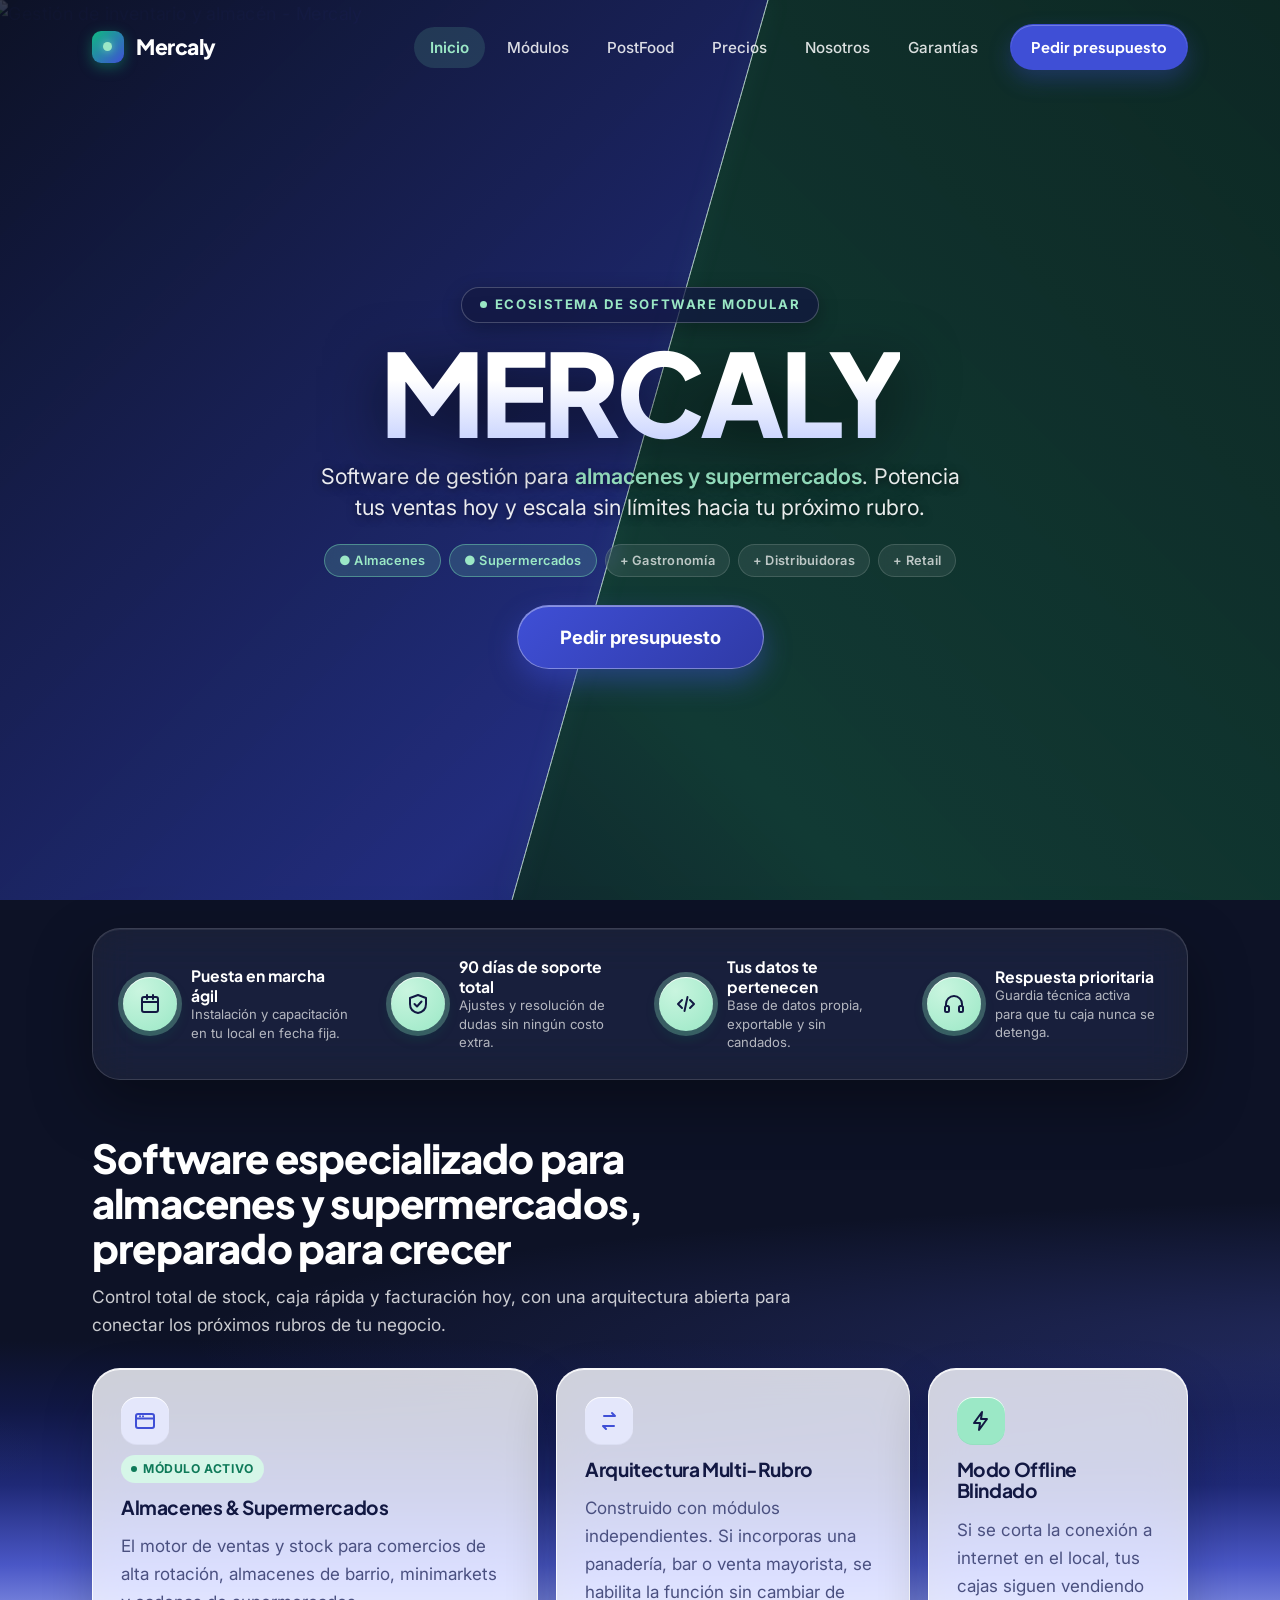
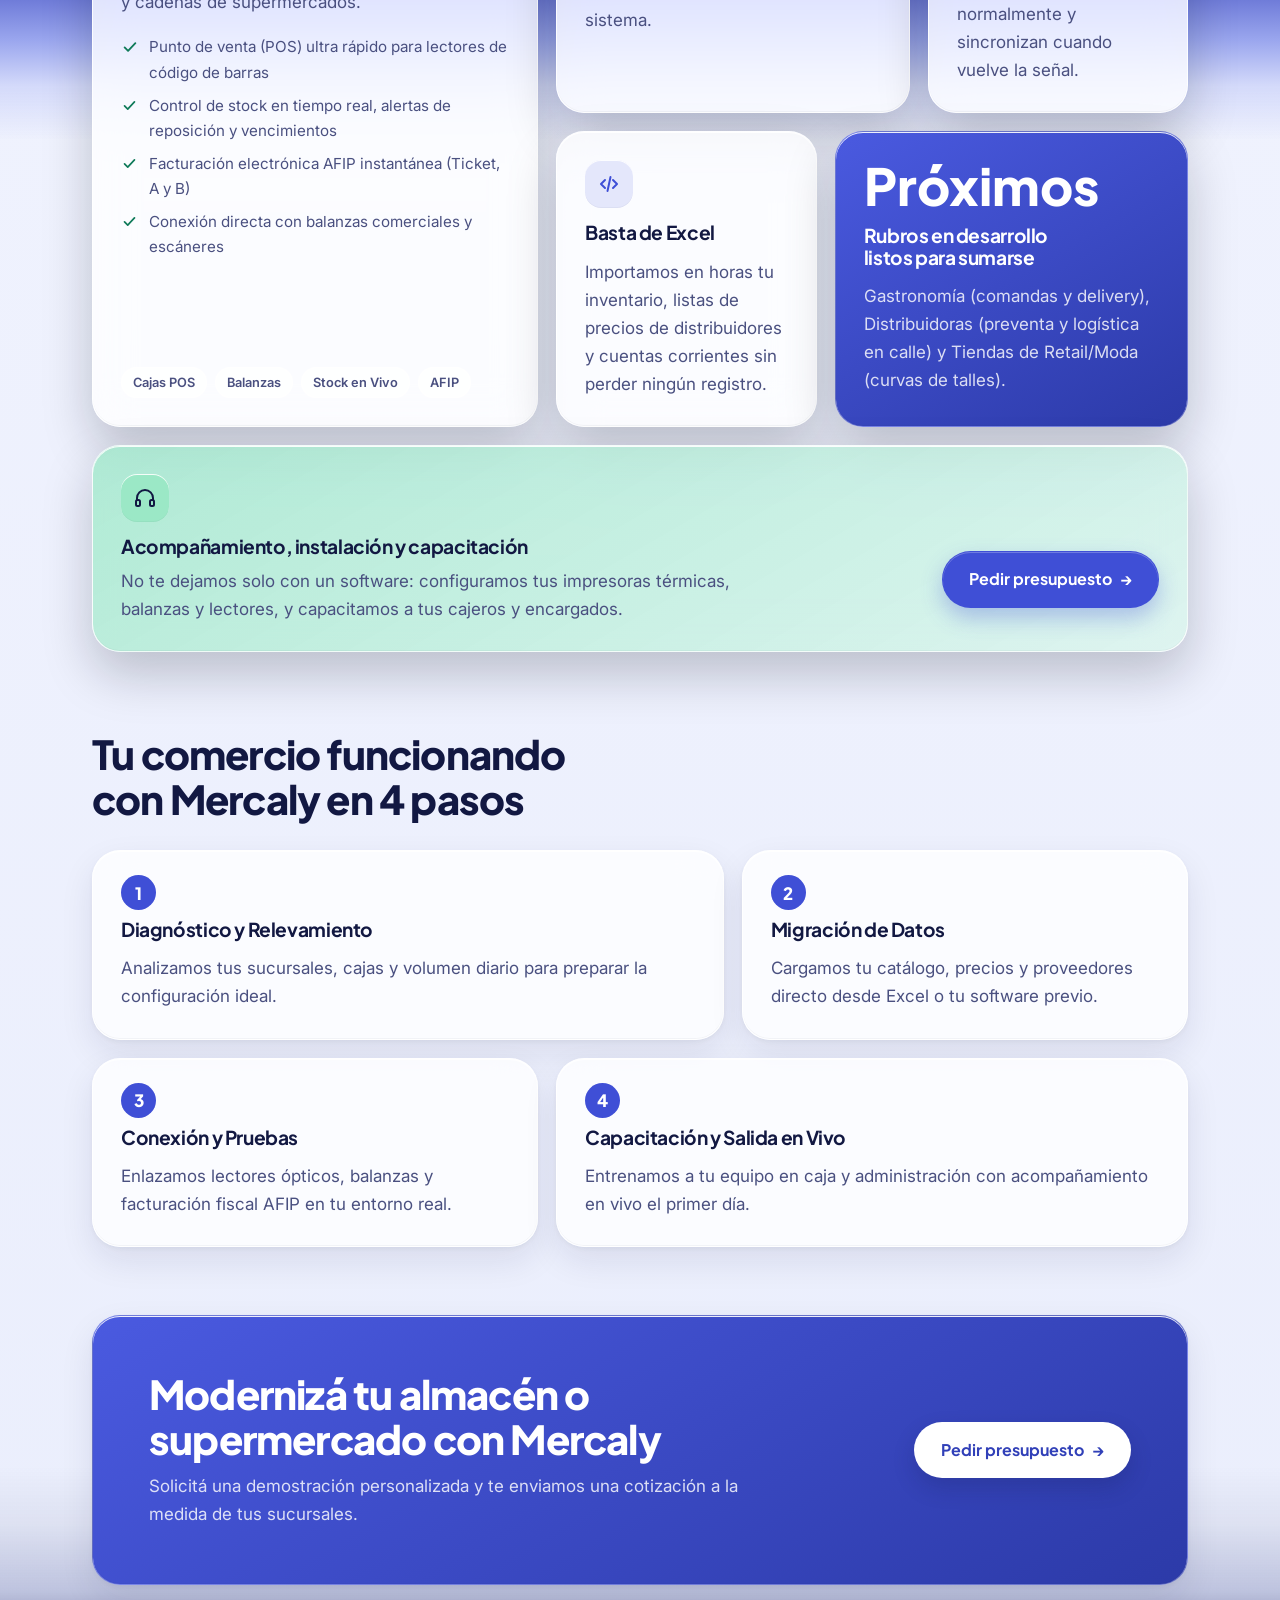
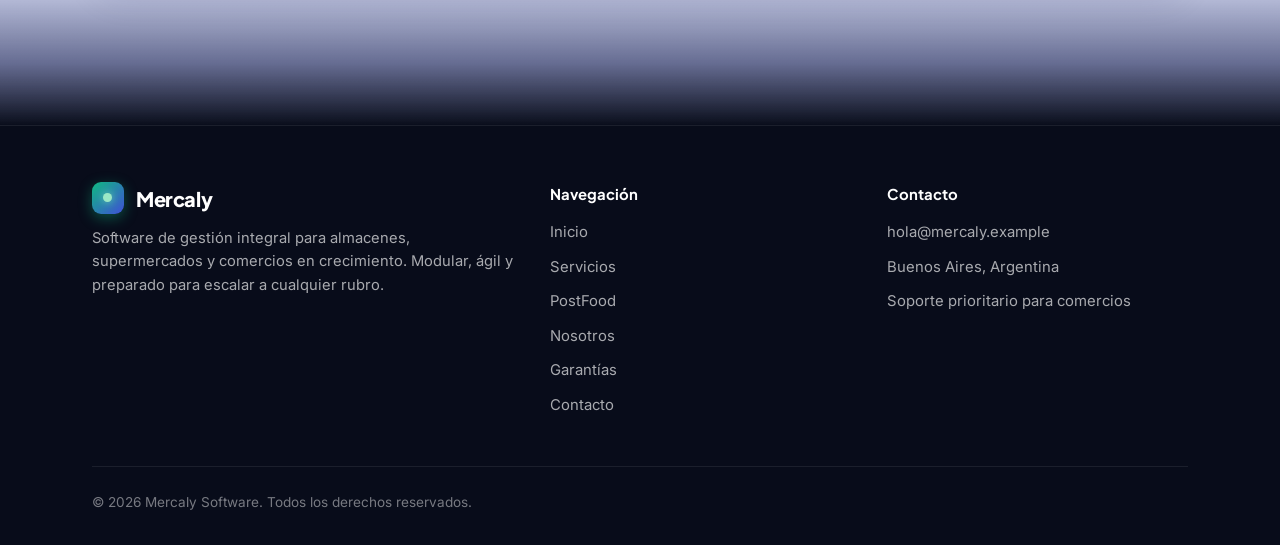
==== index.html @ 0e38d263 "Sitio web de Mercaly con la página de PostFood Co-Authored-By: Claude Opus 5.5 <noreply@anthropic.co" ====
<!doctype html>
<html lang="es-AR">
<head>
  <meta charset="utf-8">
  <meta name="viewport" content="width=device-width, initial-scale=1, viewport-fit=cover">

  <!-- SEO -->
  <title>Mercaly | Software de Gestión para Almacenes y Supermercados</title>
  <meta name="description" content="Mercaly: software de gestión integral para almacenes, supermercados y comercios. Control de stock en tiempo real, punto de venta ágil, facturación electrónica y preparado para múltiples rubros.">
  <meta name="robots" content="index, follow, max-image-preview:large, max-snippet:-1, max-video-preview:-1">
  <link rel="canonical" href="https://farosoftware.example/">
  <link rel="alternate" hreflang="es-AR" href="https://farosoftware.example/">
  <link rel="alternate" hreflang="x-default" href="https://farosoftware.example/">
  <meta name="theme-color" content="#090d1c">

  <!-- Icons -->
  <link rel="icon" href="favicon.svg" type="image/svg+xml">
  <link rel="apple-touch-icon" href="apple-touch-icon.png">

  <!-- Open Graph and Twitter -->
  <meta property="og:type" content="website">
  <meta property="og:site_name" content="Mercaly">
  <meta property="og:locale" content="es_AR">
  <meta property="og:title" content="Mercaly | Software de Gestión para Almacenes y Supermercados">
  <meta property="og:description" content="Mercaly: software de gestión integral para almacenes, supermercados y comercios. Stock en tiempo real, punto de venta ágil, facturación electrónica y preparado para múltiples rubros.">
  <meta property="og:url" content="https://farosoftware.example/">
  <meta property="og:image" content="https://farosoftware.example/og-image.png">
  <meta property="og:image:type" content="image/png">
  <meta property="og:image:width" content="1200">
  <meta property="og:image:height" content="630">
  <meta property="og:image:alt" content="Mercaly: software de gestión para almacenes y supermercados">
  <meta name="twitter:card" content="summary_large_image">
  <meta name="twitter:title" content="Mercaly | Software de Gestión para Almacenes y Supermercados">
  <meta name="twitter:description" content="Mercaly: software de gestión integral para almacenes, supermercados y comercios. Stock en tiempo real, punto de venta ágil, facturación electrónica y preparado para múltiples rubros.">
  <meta name="twitter:image" content="https://farosoftware.example/og-image.png">
  <meta name="twitter:image:alt" content="Faro Software: software a medida, entregado en fecha y con garantía escrita">

  <!-- Fonts and styles -->
  <link rel="preconnect" href="https://fonts.googleapis.com">
  <link rel="preconnect" href="https://fonts.gstatic.com" crossorigin>
  <link rel="stylesheet" href="https://fonts.googleapis.com/css2?family=Inter:wght@400;500;600&family=Plus+Jakarta+Sans:wght@500;600;700;800&display=swap">
  <link rel="stylesheet" href="styles.css">

  <!-- Structured data (JSON-LD) for search engines and AI assistants -->
  <script type="application/ld+json">
    {
      "@context": "https://schema.org",
      "@graph": [
        {
          "@type": [
            "Organization",
            "ProfessionalService"
          ],
          "@id": "https://farosoftware.example/#organization",
          "name": "Faro Software",
          "alternateName": "Faro",
          "url": "https://farosoftware.example/",
          "logo": {
            "@type": "ImageObject",
            "url": "https://farosoftware.example/logo.png",
            "width": 512,
            "height": 512
          },
          "image": "https://farosoftware.example/og-image.png",
          "description": "Empresa de desarrollo de software a medida con sede en Buenos Aires. Construye aplicaciones web y móviles, integraciones, automatizaciones y soporte continuo, con precio cerrado, entregas quincenales y garantías por escrito.",
          "slogan": "Software que se entrega en fecha y con garantía escrita",
          "foundingDate": "2019",
          "numberOfEmployees": {
            "@type": "QuantitativeValue",
            "value": 14
          },
          "email": "hola@farosoftware.example",
          "address": {
            "@type": "PostalAddress",
            "addressLocality": "Buenos Aires",
            "addressCountry": "AR"
          },
          "areaServed": {
            "@type": "Country",
            "name": "Argentina"
          },
          "knowsAbout": [
            "Desarrollo de software a medida",
            "Aplicaciones web",
            "Aplicaciones móviles",
            "Integraciones y APIs",
            "Automatización de procesos",
            "Soporte y mantenimiento de software"
          ],
          "openingHoursSpecification": {
            "@type": "OpeningHoursSpecification",
            "dayOfWeek": [
              "Monday",
              "Tuesday",
              "Wednesday",
              "Thursday",
              "Friday"
            ],
            "opens": "09:00",
            "closes": "19:00"
          },
          "contactPoint": {
            "@type": "ContactPoint",
            "contactType": "customer support",
            "email": "hola@farosoftware.example",
            "availableLanguage": [
              "es"
            ],
            "areaServed": "AR"
          },
          "hasOfferCatalog": {
            "@type": "OfferCatalog",
            "name": "Servicios de desarrollo de software",
            "itemListElement": [
              {
                "@type": "Offer",
                "itemOffered": {
                  "@type": "Service",
                  "name": "Aplicaciones web",
                  "url": "https://farosoftware.example/servicios.html#detail-web"
                }
              },
              {
                "@type": "Offer",
                "itemOffered": {
                  "@type": "Service",
                  "name": "Aplicaciones móviles",
                  "url": "https://farosoftware.example/servicios.html#detail-mobile"
                }
              },
              {
                "@type": "Offer",
                "itemOffered": {
                  "@type": "Service",
                  "name": "Integraciones y API",
                  "url": "https://farosoftware.example/servicios.html#detail-integrations"
                }
              },
              {
                "@type": "Offer",
                "itemOffered": {
                  "@type": "Service",
                  "name": "Automatización",
                  "url": "https://farosoftware.example/servicios.html#detail-automation"
                }
              },
              {
                "@type": "Offer",
                "itemOffered": {
                  "@type": "Service",
                  "name": "Datos y reportes",
                  "url": "https://farosoftware.example/servicios.html#detail-data"
                }
              },
              {
                "@type": "Offer",
                "itemOffered": {
                  "@type": "Service",
                  "name": "Soporte y evolución",
                  "url": "https://farosoftware.example/servicios.html#detail-support"
                }
              }
            ]
          }
        },
        {
          "@type": "WebSite",
          "@id": "https://farosoftware.example/#website",
          "url": "https://farosoftware.example/",
          "name": "Faro Software",
          "inLanguage": "es-AR",
          "publisher": {
            "@id": "https://farosoftware.example/#organization"
          }
        },
        {
          "@type": "WebPage",
          "@id": "https://farosoftware.example/#webpage",
          "url": "https://farosoftware.example/",
          "name": "Software a medida en Buenos Aires | Faro Software",
          "description": "Faro Software desarrolla aplicaciones web y móviles, integraciones y automatizaciones a medida, con precio cerrado, entrega en fecha y 90 días de garantía.",
          "inLanguage": "es-AR",
          "isPartOf": {
            "@id": "https://farosoftware.example/#website"
          },
          "about": {
            "@id": "https://farosoftware.example/#organization"
          },
          "primaryImageOfPage": {
            "@type": "ImageObject",
            "url": "https://farosoftware.example/og-image.png"
          },
          "dateModified": "2026-10-13"
        }
      ]
    }
  </script>
</head>
<body>
<div class="orbs-background" aria-hidden="true">
  <span class="orbs-background__orb orbs-background__orb--indigo"></span>
  <span class="orbs-background__orb orbs-background__orb--mint"></span>
  <span class="orbs-background__orb orbs-background__orb--soft"></span>
</div>

<section class="hero-viewport" id="home">
  <header class="hero-topbar" id="main-header">
    <div class="hero-topbar__inner">
      <a class="brand" href="index.html" aria-label="Mercaly, ir al inicio">
        <span class="brand__logo" aria-hidden="true"></span>
        <span class="brand__text">Mercaly</span>
      </a>
      <button class="nav-toggle" id="nav-toggle" type="button" aria-label="Abrir menú de navegación" aria-expanded="false" aria-controls="main-nav">
        <span class="nav-toggle__bar"></span>
        <span class="nav-toggle__bar"></span>
        <span class="nav-toggle__bar"></span>
      </button>
      <nav class="nav" id="main-nav" aria-label="Principal">
        <a class="nav__link nav__link--active" href="index.html" aria-current="page">Inicio</a>
        <a class="nav__link" href="servicios.html">Módulos</a>
        <a class="nav__link" href="postfood.html">PostFood</a>
        <a class="nav__link" href="precios.html">Precios</a>
        <a class="nav__link" href="nosotros.html">Nosotros</a>
        <a class="nav__link" href="garantias.html">Garantías</a>
        <a class="button button--primary button--small nav__cta" href="contacto.html">Pedir presupuesto</a>
      </nav>
    </div>
  </header>

  <div class="hero-split">
    <!-- Mitad Izquierda (Corte diagonal): Gestión de Almacén e Inventario -->
    <div class="hero-split__side hero-split__side--left">
      <!-- Imagen de muestra 1: Almacén / Stock (reemplazable luego) -->
      <img class="hero-split__img" src="https://images.unsplash.com/photo-1586528116311-ad8dd3c8310d?auto=format&fit=crop&w=1600&q=80" alt="Gestión de inventario y almacén - Mercaly" loading="eager">
      <div class="hero-split__overlay hero-split__overlay--left"></div>
    </div>

    <!-- Mitad Derecha (Corte diagonal): Supermercados y Punto de Venta -->
    <div class="hero-split__side hero-split__side--right">
      <!-- Imagen de muestra 2: Supermercado / Cajas (reemplazable luego) -->
      <img class="hero-split__img" src="https://images.unsplash.com/photo-1578916171728-46686eac8d58?auto=format&fit=crop&w=1600&q=80" alt="Supermercados y punto de venta - Mercaly" loading="eager">
      <div class="hero-split__overlay hero-split__overlay--right"></div>
    </div>

    <!-- Línea de corte diagonal con resplandor -->
    <svg class="hero-split__seam-svg" viewBox="0 0 100 100" preserveAspectRatio="none" aria-hidden="true">
      <!-- Línea Desktop: (60, 0) a (40, 100) -->
      <line class="hero-split__seam-desktop hero-split__seam-line" x1="60" y1="0" x2="40" y2="100" />
      <line class="hero-split__seam-desktop hero-split__seam-glow" x1="60" y1="0" x2="40" y2="100" />
      <!-- Línea Mobile: (0, 56) a (100, 48) -->
      <line class="hero-split__seam-mobile hero-split__seam-line" x1="0" y1="56" x2="100" y2="48" style="display:none;" />
      <line class="hero-split__seam-mobile hero-split__seam-glow" x1="0" y1="56" x2="100" y2="48" style="display:none;" />
    </svg>

    <div class="hero-split__center">
      <div class="hero-split__badge">
        <span class="hero-split__badge-dot"></span>
        <span>Ecosistema de Software Modular</span>
      </div>
      <h1 class="hero-split__title">MERCALY</h1>
      <p class="hero-split__tagline">
        Software de gestión para <strong>almacenes y supermercados</strong>. Potencia tus ventas hoy y escala sin límites hacia tu próximo rubro.
      </p>
      <div class="hero-split__rubros" aria-label="Rubros disponibles y futuros">
        <span class="rubro-tag rubro-tag--active">● Almacenes</span>
        <span class="rubro-tag rubro-tag--active">● Supermercados</span>
        <span class="rubro-tag rubro-tag--soon">+ Gastronomía</span>
        <span class="rubro-tag rubro-tag--soon">+ Distribuidoras</span>
        <span class="rubro-tag rubro-tag--soon">+ Retail</span>
      </div>

      <div class="hero-split__actions">
        <a class="button--hero-slide" href="contacto.html">Pedir presupuesto</a>
      </div>
    </div>
  </div>
</section>

<main class="content" id="main-content">

<div class="strip-band">
<section class="guarantee-strip glass" id="garantias" aria-label="Nuestras garantías">
  <div class="seal">
    <span class="seal__medal">
      <span class="icon icon-calendar" aria-hidden="true"></span>
    </span>
    <div>
      <p class="seal__title">Puesta en marcha ágil</p>
      <p class="seal__detail">Instalación y capacitación en tu local en fecha fija.</p>
    </div>
  </div>

  <div class="seal">
    <span class="seal__medal">
      <span class="icon icon-shield" aria-hidden="true"></span>
    </span>
    <div>
      <p class="seal__title">90 días de soporte total</p>
      <p class="seal__detail">Ajustes y resolución de dudas sin ningún costo extra.</p>
    </div>
  </div>

  <div class="seal">
    <span class="seal__medal">
      <span class="icon icon-code" aria-hidden="true"></span>
    </span>
    <div>
      <p class="seal__title">Tus datos te pertenecen</p>
      <p class="seal__detail">Base de datos propia, exportable y sin candados.</p>
    </div>
  </div>

  <div class="seal">
    <span class="seal__medal">
      <span class="icon icon-support" aria-hidden="true"></span>
    </span>
    <div>
      <p class="seal__title">Respuesta prioritaria</p>
      <p class="seal__detail">Guardia técnica activa para que tu caja nunca se detenga.</p>
    </div>
  </div>
</section>
</div>

<section class="section section--first" id="soluciones">
  <div class="section__header">
    <h2>Software especializado para almacenes y supermercados, preparado para crecer</h2>
    <p class="section__intro">Control total de stock, caja rápida y facturación hoy, con una arquitectura abierta para conectar los próximos rubros de tu negocio.</p>
  </div>
  <div class="bento-grid">
    <article class="card glass col-5 row-2" id="service-almacen-supermercado">
      <span class="icon-badge"><span class="icon icon-web" aria-hidden="true"></span></span>
      <div class="pill-status"><span class="pill-status__dot"></span>Módulo Activo</div>
      <h3>Almacenes & Supermercados</h3>
      <p class="card__text">El motor de ventas y stock para comercios de alta rotación, almacenes de barrio, minimarkets y cadenas de supermercados.</p>
      <ul class="service__list">
        <li><span class="icon icon-check" aria-hidden="true"></span><span>Punto de venta (POS) ultra rápido para lectores de código de barras</span></li>
        <li><span class="icon icon-check" aria-hidden="true"></span><span>Control de stock en tiempo real, alertas de reposición y vencimientos</span></li>
        <li><span class="icon icon-check" aria-hidden="true"></span><span>Facturación electrónica AFIP instantánea (Ticket, A y B)</span></li>
        <li><span class="icon icon-check" aria-hidden="true"></span><span>Conexión directa con balanzas comerciales y escáneres</span></li>
      </ul>
      <div class="service__tech"><span class="tech-tag">Cajas POS</span><span class="tech-tag">Balanzas</span><span class="tech-tag">Stock en Vivo</span><span class="tech-tag">AFIP</span></div>
    </article>

    <article class="card glass col-4" id="service-modular">
      <span class="icon-badge"><span class="icon icon-api" aria-hidden="true"></span></span>
      <h3>Arquitectura Multi-Rubro</h3>
      <p class="card__text">Construido con módulos independientes. Si incorporas una panadería, bar o venta mayorista, se habilita la función sin cambiar de sistema.</p>
    </article>

    <article class="card glass col-3" id="service-offline">
      <span class="icon-badge icon-badge--mint"><span class="icon icon-bolt" aria-hidden="true"></span></span>
      <h3>Modo Offline Blindado</h3>
      <p class="card__text">Si se corta la conexión a internet en el local, tus cajas siguen vendiendo normalmente y sincronizan cuando vuelve la señal.</p>
    </article>

    <article class="card glass col-3" id="service-migracion">
      <span class="icon-badge"><span class="icon icon-code" aria-hidden="true"></span></span>
      <h3>Basta de Excel</h3>
      <p class="card__text">Importamos en horas tu inventario, listas de precios de distribuidores y cuentas corrientes sin perder ningún registro.</p>
    </article>

    <article class="card card--indigo glass col-4" id="rubros">
      <span class="stat__number">Próximos</span>
      <h3>Rubros en desarrollo listos para sumarse</h3>
      <p class="card__text">Gastronomía (comandas y delivery), Distribuidoras (preventa y logística en calle) y Tiendas de Retail/Moda (curvas de talles).</p>
    </article>

    <article class="card card--mint glass col-12" id="service-soporte">
      <span class="icon-badge icon-badge--mint"><span class="icon icon-support" aria-hidden="true"></span></span>
      <div class="card__row">
        <div>
          <h3>Acompañamiento, instalación y capacitación</h3>
          <p class="card__text">No te dejamos solo con un software: configuramos tus impresoras térmicas, balanzas y lectores, y capacitamos a tus cajeros y encargados.</p>
        </div>
        <a class="button button--primary" href="contacto.html">Pedir presupuesto</a>
      </div>
    </article>
  </div>
</section>

<section class="section" id="process">
  <div class="section__header">
    <h2>Tu comercio funcionando con Mercaly en 4 pasos</h2>
  </div>
  <div class="bento-grid process">
    <article class="card glass step col-7">
      <h3>Diagnóstico y Relevamiento</h3>
      <p class="card__text">Analizamos tus sucursales, cajas y volumen diario para preparar la configuración ideal.</p>
    </article>
    <article class="card glass step col-5">
      <h3>Migración de Datos</h3>
      <p class="card__text">Cargamos tu catálogo, precios y proveedores directo desde Excel o tu software previo.</p>
    </article>
    <article class="card glass step col-5">
      <h3>Conexión y Pruebas</h3>
      <p class="card__text">Enlazamos lectores ópticos, balanzas y facturación fiscal AFIP en tu entorno real.</p>
    </article>
    <article class="card glass step col-7">
      <h3>Capacitación y Salida en Vivo</h3>
      <p class="card__text">Entrenamos a tu equipo en caja y administración con acompañamiento en vivo el primer día.</p>
    </article>
  </div>
</section>

<section class="final-cta card--indigo glass" id="final-cta">
  <div class="final-cta__text">
    <h2>Modernizá tu almacén o supermercado con Mercaly</h2>
    <p class="card__text">Solicitá una demostración personalizada y te enviamos una cotización a la medida de tus sucursales.</p>
  </div>
  <a class="button button--white" href="contacto.html">Pedir presupuesto</a>
</section>

</main>

<footer class="site-footer" id="page-footer">
  <div class="site-footer__inner">
    <div class="site-footer__brand">
      <a class="brand" href="index.html" aria-label="Mercaly, ir al inicio">
        <span class="brand__logo" aria-hidden="true"></span>
        <span class="brand__text">Mercaly</span>
      </a>
      <p class="site-footer__desc">Software de gestión integral para almacenes, supermercados y comercios en crecimiento. Modular, ágil y preparado para escalar a cualquier rubro.</p>
    </div>
    <div class="site-footer__column">
      <p class="site-footer__title">Navegación</p>
      <a href="index.html">Inicio</a>
      <a href="servicios.html">Servicios</a>
      <a href="postfood.html">PostFood</a>
      <a href="nosotros.html">Nosotros</a>
      <a href="garantias.html">Garantías</a>
      <a href="contacto.html">Contacto</a>
    </div>
    <div class="site-footer__column">
      <p class="site-footer__title">Contacto</p>
      <span>hola@mercaly.example</span>
      <span>Buenos Aires, Argentina</span>
      <span>Soporte prioritario para comercios</span>
    </div>
    <p class="site-footer__legal">© 2026 Mercaly Software. Todos los derechos reservados.</p>
  </div>
</footer>

<script src="script.js"></script>
</body>
</html>
---- styles.css ----
/* Faro Software · Soft UI + Bento Grid + Glassmorphism
   Concept: bento grid of frosted-glass cards over ivory, with soft indigo and
   mint orbs behind so the glass effect is visible.

   Contents:
   1. Variables and base        6. Hero and project panel
   2. Orbs background           7. Guarantees, services, process, team
   3. Glass and cards           8. Form, final call to action and footer
   4. Icons and buttons         9. Responsive
   5. Header and page structure 10. Animations */

:root {
  --ivory: #f4f6ff;
  --ivory-deep: #e9edfc;
  --night: #090d1c;
  --night-hero: #0d1226;
  --band-top: #090d1c;
  --midnight: #121842;
  --text-soft: #4a5080;
  --indigo: #3f4fd6;
  --indigo-dark: #3140b8;
  --indigo-soft: #e4e7fb;
  --mint: #9be8c6;
  --mint-light: #d6f6e8;
  --emerald: #0f7a59;

  --glass-bg: rgba(255, 255, 255, 0.80);
  --glass-border: rgba(255, 255, 255, 0.85);
  --shadow-soft: 0 14px 34px rgba(18, 24, 66, 0.09), 0 2px 6px rgba(18, 24, 66, 0.05);
  --shadow-inset: inset 0 1px 0 rgba(255, 255, 255, 0.9), inset 0 -1px 0 rgba(18, 24, 66, 0.04);

  --font-headings: "Plus Jakarta Sans", "Segoe UI", system-ui, sans-serif;
  --font-text: "Inter", system-ui, -apple-system, "Segoe UI", sans-serif;

  --radius-large: 28px;
  --radius-medium: 18px;
  --content-width: 1160px;
  color-scheme: light;
}

*, *::before, *::after { box-sizing: border-box; }

html { scroll-behavior: smooth; }
html, body { overflow-x: clip; }

body {
  margin: 0;
  background: linear-gradient(180deg, var(--ivory) 0%, var(--ivory-deep) 100%);
  color: var(--midnight);
  font-family: var(--font-text);
  font-size: 1.0625rem;
  line-height: 1.65;
  position: relative;
  isolation: isolate;
  padding: 0;
}

h1, h2, h3, h4 {
  font-family: var(--font-headings);
  line-height: 1.12;
  letter-spacing: -0.02em;
  margin: 0;
  text-wrap: balance;
  color: var(--midnight);
}
h1 { font-size: clamp(2.3rem, 5.2vw, 4rem); font-weight: 800; }
h2 { font-size: clamp(1.7rem, 3.2vw, 2.5rem); font-weight: 800; }
h3 { font-size: 1.2rem; font-weight: 700; }
p { margin: 0; }
a { color: var(--indigo); }
ul { margin: 0; padding: 0; list-style: none; }

:focus-visible { outline: 3px solid var(--indigo); outline-offset: 3px; border-radius: 8px; }

/* ---------- Orbs background ---------- */
.orbs-background {
  position: fixed;
  inset: 0;
  z-index: -1;
  overflow: hidden;
  pointer-events: none;
}
.orbs-background__orb {
  position: absolute;
  border-radius: 50%;
  filter: blur(70px);
}
.orbs-background__orb--indigo {
  width: min(52vw, 640px); aspect-ratio: 1;
  top: -12%; right: -8%;
  background: radial-gradient(circle, rgba(88, 104, 240, 0.42), rgba(88, 104, 240, 0) 68%);
}
.orbs-background__orb--mint {
  width: min(48vw, 600px); aspect-ratio: 1;
  top: 34%; left: -12%;
  background: radial-gradient(circle, rgba(120, 224, 182, 0.55), rgba(120, 224, 182, 0) 68%);
}
.orbs-background__orb--soft {
  width: min(40vw, 480px); aspect-ratio: 1;
  bottom: -10%; right: 6%;
  background: radial-gradient(circle, rgba(130, 142, 245, 0.30), rgba(130, 142, 245, 0) 68%);
}

/* ---------- Glass and cards ---------- */
.glass {
  background: var(--glass-bg);
  -webkit-backdrop-filter: blur(20px) saturate(1.5);
  backdrop-filter: blur(20px) saturate(1.5);
  border: 1px solid var(--glass-border);
  box-shadow: var(--shadow-soft), var(--shadow-inset);
}

.card {
  position: relative;
  overflow: hidden;
  border-radius: var(--radius-large);
  padding: 28px;
  display: flex;
  flex-direction: column;
  gap: 14px;
  min-width: 0;
  overflow-wrap: break-word;
  transition: transform 0.3s var(--ease), box-shadow 0.3s ease;
}
.card__text { color: var(--text-soft); }
.card-title { font-size: 1.6rem; }
.card--indigo {
  background: linear-gradient(150deg, #4a5ae0, #2c3aa8);
  border-color: rgba(255, 255, 255, 0.25);
  color: #fff;
}
.card--indigo h3, .card--indigo h2 { color: #fff; }
.card--indigo .card__text { color: rgba(255, 255, 255, 0.82); }
.card--mint {
  background: linear-gradient(150deg, rgba(155, 232, 198, 0.75), rgba(214, 246, 232, 0.65));
  border-color: rgba(255, 255, 255, 0.8);
}

.card__row {
  display: flex;
  flex-wrap: wrap;
  gap: 20px;
  align-items: center;
  justify-content: space-between;
  min-width: 0;
}
.card__row > div {
  display: flex;
  flex-direction: column;
  gap: 10px;
  max-width: 640px;
  min-width: 0;
  flex: 1 1 260px;
}

/* ---------- Mask icons ---------- */
.icon {
  display: inline-block;
  flex: none;
  width: 1.5rem; height: 1.5rem;
  background: currentColor;
  -webkit-mask: var(--icon) center / contain no-repeat;
  mask: var(--icon) center / contain no-repeat;
}
.icon-check { --icon: url("data:image/svg+xml,%3Csvg xmlns='http://www.w3.org/2000/svg' viewBox='0 0 24 24' fill='none' stroke='black' stroke-width='2.4' stroke-linecap='round' stroke-linejoin='round'%3E%3Cpath d='M5 12.5l4.5 4.5L19 7'/%3E%3C/svg%3E"); }
.icon-shield { --icon: url("data:image/svg+xml,%3Csvg xmlns='http://www.w3.org/2000/svg' viewBox='0 0 24 24' fill='none' stroke='black' stroke-width='2' stroke-linecap='round' stroke-linejoin='round'%3E%3Cpath d='M12 3l8 3v6c0 5-3.5 8-8 9-4.5-1-8-4-8-9V6z'/%3E%3Cpath d='M8.5 12l2.5 2.5 4.5-5'/%3E%3C/svg%3E"); }
.icon-clock { --icon: url("data:image/svg+xml,%3Csvg xmlns='http://www.w3.org/2000/svg' viewBox='0 0 24 24' fill='none' stroke='black' stroke-width='2' stroke-linecap='round' stroke-linejoin='round'%3E%3Ccircle cx='12' cy='12' r='9'/%3E%3Cpath d='M12 7v5l3 2'/%3E%3C/svg%3E"); }
.icon-code { --icon: url("data:image/svg+xml,%3Csvg xmlns='http://www.w3.org/2000/svg' viewBox='0 0 24 24' fill='none' stroke='black' stroke-width='2' stroke-linecap='round' stroke-linejoin='round'%3E%3Cpath d='M8 8l-4 4 4 4M16 8l4 4-4 4M13.5 5l-3 14'/%3E%3C/svg%3E"); }
.icon-lock { --icon: url("data:image/svg+xml,%3Csvg xmlns='http://www.w3.org/2000/svg' viewBox='0 0 24 24' fill='none' stroke='black' stroke-width='2' stroke-linecap='round' stroke-linejoin='round'%3E%3Crect x='5' y='11' width='14' height='9' rx='2'/%3E%3Cpath d='M8 11V8a4 4 0 018 0v3'/%3E%3C/svg%3E"); }
.icon-calendar { --icon: url("data:image/svg+xml,%3Csvg xmlns='http://www.w3.org/2000/svg' viewBox='0 0 24 24' fill='none' stroke='black' stroke-width='2' stroke-linecap='round' stroke-linejoin='round'%3E%3Crect x='4' y='5' width='16' height='15' rx='2'/%3E%3Cpath d='M4 10h16M9 3v4M15 3v4'/%3E%3C/svg%3E"); }
.icon-support { --icon: url("data:image/svg+xml,%3Csvg xmlns='http://www.w3.org/2000/svg' viewBox='0 0 24 24' fill='none' stroke='black' stroke-width='2' stroke-linecap='round' stroke-linejoin='round'%3E%3Cpath d='M4 14v-2a8 8 0 0116 0v2'/%3E%3Crect x='3' y='14' width='4' height='6' rx='1.5'/%3E%3Crect x='17' y='14' width='4' height='6' rx='1.5'/%3E%3C/svg%3E"); }
.icon-web { --icon: url("data:image/svg+xml,%3Csvg xmlns='http://www.w3.org/2000/svg' viewBox='0 0 24 24' fill='none' stroke='black' stroke-width='2' stroke-linecap='round' stroke-linejoin='round'%3E%3Crect x='3' y='5' width='18' height='14' rx='2'/%3E%3Cpath d='M3 9.5h18M7 7.2h.01M10 7.2h.01'/%3E%3C/svg%3E"); }
.icon-mobile { --icon: url("data:image/svg+xml,%3Csvg xmlns='http://www.w3.org/2000/svg' viewBox='0 0 24 24' fill='none' stroke='black' stroke-width='2' stroke-linecap='round' stroke-linejoin='round'%3E%3Crect x='7' y='3' width='10' height='18' rx='2.5'/%3E%3Cpath d='M11 18h2'/%3E%3C/svg%3E"); }
.icon-api { --icon: url("data:image/svg+xml,%3Csvg xmlns='http://www.w3.org/2000/svg' viewBox='0 0 24 24' fill='none' stroke='black' stroke-width='2' stroke-linecap='round' stroke-linejoin='round'%3E%3Cpath d='M7 7h11l-3-3M17 17H6l3 3'/%3E%3C/svg%3E"); }
.icon-bolt { --icon: url("data:image/svg+xml,%3Csvg xmlns='http://www.w3.org/2000/svg' viewBox='0 0 24 24' fill='none' stroke='black' stroke-width='2' stroke-linecap='round' stroke-linejoin='round'%3E%3Cpath d='M13 3L5 14h6l-1 7 8-11h-6z'/%3E%3C/svg%3E"); }
.icon-data { --icon: url("data:image/svg+xml,%3Csvg xmlns='http://www.w3.org/2000/svg' viewBox='0 0 24 24' fill='none' stroke='black' stroke-width='2' stroke-linecap='round' stroke-linejoin='round'%3E%3Cellipse cx='12' cy='6' rx='8' ry='3'/%3E%3Cpath d='M4 6v6c0 1.7 3.6 3 8 3s8-1.3 8-3V6M4 12v6c0 1.7 3.6 3 8 3s8-1.3 8-3v-6'/%3E%3C/svg%3E"); }

.icon--small { width: 0.9rem; height: 0.9rem; }

.icon-badge {
  display: grid;
  place-items: center;
  width: 3rem; height: 3rem;
  border-radius: 16px;
  background: var(--indigo-soft);
  color: var(--indigo);
  box-shadow: var(--shadow-inset);
}
.icon-badge--mint { background: var(--mint); color: var(--midnight); }
.icon-badge--white { background: rgba(255, 255, 255, 0.18); color: #fff; }

/* ---------- Buttons ---------- */
.button {
  display: inline-flex;
  align-items: center;
  justify-content: center;
  gap: 8px;
  padding: 14px 26px;
  border-radius: 999px;
  font-family: var(--font-headings);
  font-weight: 700;
  font-size: 1rem;
  text-decoration: none;
  border: 1px solid transparent;
  cursor: pointer;
  transition: transform 0.18s ease, box-shadow 0.18s ease, background 0.18s ease;
}
.button--primary {
  background: var(--indigo);
  color: #fff;
  box-shadow: 0 10px 22px rgba(63, 79, 214, 0.32), inset 0 1px 0 rgba(255, 255, 255, 0.25);
}
.button--primary:hover { background: var(--indigo-dark); transform: translateY(-2px); }
.button--secondary {
  background: rgba(255, 255, 255, 0.7);
  color: var(--midnight);
  border-color: var(--glass-border);
  box-shadow: var(--shadow-soft);
}
.button--secondary:hover { transform: translateY(-2px); }
.button--white { background: #fff; color: var(--indigo-dark); box-shadow: 0 10px 22px rgba(18, 24, 66, 0.18); }
.button--white:hover { transform: translateY(-2px); }
.button--small { padding: 10px 20px; font-size: 0.92rem; }

/* ---------- Hero Topbar (Inside Hero, Clean, Non-floating, Non-glassmorphism) ---------- */
.hero-topbar {
  position: absolute;
  top: 0;
  left: 0;
  width: 100%;
  z-index: 40;
  background: transparent;
  padding: 24px 0 16px;
}
.hero-topbar__inner {
  max-width: var(--content-width);
  margin: 0 auto;
  padding-inline: clamp(16px, 4vw, 32px);
  display: flex;
  align-items: center;
  justify-content: space-between;
  gap: 20px;
  position: relative;
}

/* Fallback/Standard header for other pages without floating glass */
.site-header {
  position: sticky;
  top: 0;
  z-index: 50;
  width: 100%;
  background: rgba(9, 13, 28, 0.92);
  -webkit-backdrop-filter: blur(14px);
  backdrop-filter: blur(14px);
  border-bottom: 1px solid rgba(255, 255, 255, 0.08);
  padding: 16px 0;
  margin: 0;
  border-radius: 0;
}
.site-header__inner {
  max-width: var(--content-width);
  margin: 0 auto;
  padding-inline: clamp(16px, 4vw, 32px);
  display: flex;
  align-items: center;
  justify-content: space-between;
  gap: 20px;
  position: relative;
}

.brand {
  display: inline-flex;
  align-items: center;
  gap: 12px;
  font-family: var(--font-headings);
  font-weight: 800;
  font-size: 1.32rem;
  letter-spacing: -0.02em;
  color: #ffffff;
  text-decoration: none;
  white-space: nowrap;
}
.brand__logo {
  position: relative;
  width: 32px; height: 32px;
  border-radius: 9px;
  background: linear-gradient(135deg, #10b981 0%, #3f4fd6 100%);
  box-shadow: 0 4px 14px rgba(16, 185, 129, 0.4);
}
.brand__logo::after {
  content: "";
  position: absolute;
  width: 9px; height: 9px;
  border-radius: 50%;
  background: var(--mint);
  top: 11px; left: 11px;
  box-shadow: 0 0 8px rgba(120, 224, 182, 0.9);
}

.nav {
  display: flex;
  align-items: center;
  gap: 6px;
  min-width: 0;
}
.nav__link {
  padding: 8px 16px;
  border-radius: 999px;
  color: rgba(255, 255, 255, 0.85);
  font-weight: 500;
  font-size: 0.95rem;
  text-decoration: none;
  white-space: nowrap;
  transition: color 0.18s ease, background 0.18s ease;
}
.nav__link:hover {
  color: #ffffff;
  background: rgba(255, 255, 255, 0.12);
}
.nav__link--active {
  color: var(--mint);
  background: rgba(120, 224, 182, 0.15);
  font-weight: 600;
}
.nav .button,
.nav__cta {
  margin-left: 10px;
  white-space: nowrap;
}

/* Hamburger toggle button */
.nav-toggle {
  display: none;
  width: 44px;
  height: 44px;
  border-radius: 12px;
  background: rgba(255, 255, 255, 0.1);
  border: 1px solid rgba(255, 255, 255, 0.2);
  padding: 0;
  cursor: pointer;
  align-items: center;
  justify-content: center;
  flex-direction: column;
  gap: 5px;
  transition: background 0.2s ease, border-color 0.2s ease;
}
.nav-toggle:hover {
  background: rgba(255, 255, 255, 0.18);
  border-color: rgba(255, 255, 255, 0.35);
}
.nav-toggle:focus-visible {
  outline: 2px solid var(--mint);
  outline-offset: 2px;
}
.nav-toggle__bar {
  display: block;
  width: 22px;
  height: 2px;
  background: #ffffff;
  border-radius: 2px;
  transition: transform 0.3s cubic-bezier(0.2, 0.8, 0.2, 1), opacity 0.25s ease;
  transform-origin: center;
}
.menu-open .nav-toggle__bar:nth-child(1),
.hero-topbar--menu-open .nav-toggle__bar:nth-child(1),
.site-header--menu-open .nav-toggle__bar:nth-child(1) {
  transform: translateY(7px) rotate(45deg);
}
.menu-open .nav-toggle__bar:nth-child(2),
.hero-topbar--menu-open .nav-toggle__bar:nth-child(2),
.site-header--menu-open .nav-toggle__bar:nth-child(2) {
  opacity: 0;
  transform: scaleX(0);
}
.menu-open .nav-toggle__bar:nth-child(3),
.hero-topbar--menu-open .nav-toggle__bar:nth-child(3),
.site-header--menu-open .nav-toggle__bar:nth-child(3) {
  transform: translateY(-7px) rotate(-45deg);
}

/* ---------- Page structure ---------- */
.content { max-width: var(--content-width); margin-inline: auto; padding-inline: clamp(16px, 4vw, 32px); }
.section { padding-block: 40px; display: flex; flex-direction: column; gap: 28px; }
.section--first { padding-top: 56px; }
.section__header { display: flex; flex-direction: column; gap: 12px; max-width: 720px; }
.section__intro { color: var(--text-soft); font-size: 1.08rem; }
.eyebrow {
  align-self: flex-start;
  display: inline-flex;
  align-items: center;
  gap: 8px;
  padding: 6px 14px;
  border-radius: 999px;
  background: var(--mint-light);
  color: var(--emerald);
  font-size: 0.78rem;
  font-weight: 700;
  letter-spacing: 0.08em;
  text-transform: uppercase;
  border: 1px solid rgba(255, 255, 255, 0.9);
}
.eyebrow::before { content: ""; width: 8px; height: 8px; border-radius: 50%; background: var(--emerald); }

/* ---------- Asymmetric bento grid (12 columns) ---------- */
.bento-grid {
  display: grid;
  grid-template-columns: repeat(12, minmax(0, 1fr));
  gap: 18px;
}
.bento-grid > * { grid-column: span 4; }
.bento-grid > .col-3 { grid-column: span 3; }
.bento-grid > .col-4 { grid-column: span 4; }
.bento-grid > .col-5 { grid-column: span 5; }
.bento-grid > .col-6 { grid-column: span 6; }
.bento-grid > .col-7 { grid-column: span 7; }
.bento-grid > .col-8 { grid-column: span 8; }
.bento-grid > .col-12 { grid-column: span 12; }
.bento-grid > .row-2 { grid-row: span 2; }

/* ---------- Hero Viewport (Full Viewport, Edge-to-Edge, NOT a Card) ---------- */
.hero-viewport {
  position: relative;
  width: 100%;
  height: 100vh;
  height: 100dvh;
  min-height: 580px;
  overflow: hidden;
  background: #0d1226;
  display: flex;
  flex-direction: column;
  margin: 0;
  border-radius: 0;
  border: none;
  box-shadow: none;
}
.hero-split {
  position: absolute;
  inset: 0;
  width: 100%;
  height: 100%;
  overflow: hidden;
  display: flex;
  align-items: center;
  justify-content: center;
  border-radius: 0;
  border: none;
  box-shadow: none;
  background: #0d1226;
}

/* Two diagonal panels */
.hero-split__side {
  position: absolute;
  inset: 0;
  width: 100%;
  height: 100%;
  overflow: hidden;
  transition: clip-path 0.7s var(--ease), filter 0.5s ease;
}

/* Diagonal cut desktop: 60% top, 40% bottom */
.hero-split__side--left {
  clip-path: polygon(0 0, 60% 0, 40% 100%, 0 100%);
  z-index: 1;
}

.hero-split__side--right {
  clip-path: polygon(60% 0, 100% 0, 100% 100%, 40% 100%);
  z-index: 1;
}

/* Interactive hover expansion */
.hero-split:hover .hero-split__side--left:hover {
  clip-path: polygon(0 0, 66% 0, 46% 100%, 0 100%);
}
.hero-split:hover .hero-split__side--right:hover {
  clip-path: polygon(54% 0, 100% 0, 100% 100%, 34% 100%);
}

.hero-split__img {
  width: 100%;
  height: 100%;
  object-fit: cover;
  transition: transform 0.9s cubic-bezier(0.16, 1, 0.3, 1), filter 0.5s ease;
  transform: scale(1.05);
}
.hero-split__side:hover .hero-split__img {
  transform: scale(1.12);
}

/* Overlays: left side indigo/blue depth, right side emerald/teal depth */
.hero-split__overlay {
  position: absolute;
  inset: 0;
  pointer-events: none;
  transition: opacity 0.5s ease;
}
.hero-split__overlay--left {
  background: linear-gradient(135deg, rgba(13, 18, 38, 0.82) 0%, rgba(44, 58, 168, 0.68) 60%, rgba(18, 24, 66, 0.85) 100%);
}
.hero-split__overlay--right {
  background: linear-gradient(225deg, rgba(14, 46, 36, 0.80) 0%, rgba(20, 80, 60, 0.65) 60%, rgba(13, 18, 38, 0.85) 100%);
}
.hero-split__side:hover .hero-split__overlay {
  opacity: 0.72;
}

/* Floating labels on the sides */
.hero-split__tag {
  position: absolute;
  z-index: 3;
  display: inline-flex;
  align-items: center;
  gap: 8px;
  padding: 8px 16px;
  border-radius: 999px;
  background: rgba(18, 24, 66, 0.68);
  backdrop-filter: blur(14px);
  -webkit-backdrop-filter: blur(14px);
  border: 1px solid rgba(255, 255, 255, 0.22);
  color: #fff;
  font-size: 0.82rem;
  font-weight: 600;
  letter-spacing: 0.02em;
  pointer-events: none;
  transition: transform 0.4s ease, opacity 0.4s ease;
}
.hero-split__tag--left {
  top: 26px;
  left: 26px;
}
.hero-split__tag--right {
  bottom: 26px;
  right: 26px;
}
.hero-split__side--left:hover .hero-split__tag--left {
  transform: translateX(6px);
}
.hero-split__side--right:hover .hero-split__tag--right {
  transform: translateX(-6px);
}

.hero-split__pill-dot {
  width: 8px;
  height: 8px;
  border-radius: 50%;
}
.hero-split__tag--left .hero-split__pill-dot {
  background: #8b99ff;
  box-shadow: 0 0 10px #8b99ff;
}
.hero-split__tag--right .hero-split__pill-dot {
  background: var(--mint);
  box-shadow: 0 0 10px var(--mint);
}

/* Seam SVG divider across the cross-cut */
.hero-split__seam-svg {
  position: absolute;
  inset: 0;
  width: 100%;
  height: 100%;
  pointer-events: none;
  z-index: 4;
  filter: drop-shadow(0 0 10px rgba(120, 224, 182, 0.6));
}
.hero-split__seam-line {
  stroke: rgba(255, 255, 255, 0.85);
  stroke-width: 0.8;
  vector-effect: non-scaling-stroke;
}
.hero-split__seam-glow {
  stroke: var(--mint);
  stroke-width: 0.4;
  stroke-dasharray: 4 2;
  vector-effect: non-scaling-stroke;
}

/* Center Stage: Word Mercaly & Center Content */
.hero-split__center {
  position: relative;
  z-index: 10;
  display: flex;
  flex-direction: column;
  align-items: center;
  text-align: center;
  padding: 84px 24px 28px;
  max-width: 860px;
  margin: auto;
  pointer-events: auto;
}

.hero-split__badge {
  display: inline-flex;
  align-items: center;
  gap: 8px;
  padding: 6px 18px;
  border-radius: 999px;
  font-size: 0.82rem;
  font-weight: 700;
  letter-spacing: 0.12em;
  text-transform: uppercase;
  color: var(--mint);
  background: rgba(18, 24, 66, 0.72);
  border: 1px solid rgba(255, 255, 255, 0.22);
  box-shadow: 0 6px 20px rgba(0, 0, 0, 0.28);
  margin-bottom: 8px;
}
.hero-split__badge-dot {
  width: 7px;
  height: 7px;
  border-radius: 50%;
  background: var(--mint);
  animation: pulse 1.8s infinite;
}

.hero-split__title {
  font-family: var(--font-headings);
  font-size: clamp(3.8rem, 10vw, 7.2rem);
  font-weight: 800;
  letter-spacing: -0.04em;
  line-height: 0.94;
  margin: 6px 0 16px;
  text-transform: uppercase;
  color: #ffffff;
  background: linear-gradient(180deg, #ffffff 40%, #c7d2fe 100%);
  -webkit-background-clip: text;
  -webkit-text-fill-color: transparent;
  filter: drop-shadow(0 14px 30px rgba(0, 0, 0, 0.7));
}

.hero-split__tagline {
  font-size: clamp(1.1rem, 2.2vw, 1.35rem);
  color: rgba(255, 255, 255, 0.92);
  max-width: 640px;
  line-height: 1.45;
  margin-bottom: 20px;
  text-shadow: 0 2px 10px rgba(0, 0, 0, 0.6);
}
.hero-split__tagline strong {
  color: var(--mint);
  font-weight: 600;
}

/* Rubros Pills Container */
.hero-split__rubros {
  display: flex;
  flex-wrap: wrap;
  align-items: center;
  justify-content: center;
  gap: 8px;
  margin-bottom: 28px;
}
.rubro-tag {
  display: inline-flex;
  align-items: center;
  gap: 6px;
  padding: 5px 14px;
  border-radius: 999px;
  font-size: 0.8rem;
  font-weight: 600;
  letter-spacing: 0.02em;
  backdrop-filter: blur(10px);
  -webkit-backdrop-filter: blur(10px);
}
.rubro-tag--active {
  background: rgba(120, 224, 182, 0.18);
  color: var(--mint);
  border: 1px solid rgba(120, 224, 182, 0.45);
}
.rubro-tag--soon {
  background: rgba(255, 255, 255, 0.08);
  color: rgba(255, 255, 255, 0.7);
  border: 1px solid rgba(255, 255, 255, 0.14);
}

/* Single Hero Button with Active Animation entering from Left */
.hero-split__actions {
  display: flex;
  justify-content: center;
  width: 100%;
}
.button--hero-slide {
  position: relative;
  overflow: hidden;
  display: inline-flex;
  align-items: center;
  justify-content: center;
  gap: 12px;
  padding: 16px 42px;
  font-size: 1.15rem;
  font-weight: 700;
  border-radius: 999px;
  background: linear-gradient(135deg, var(--indigo) 0%, #2f3aa6 100%);
  color: #ffffff;
  border: 1px solid rgba(255, 255, 255, 0.35);
  box-shadow: 0 12px 28px rgba(63, 79, 214, 0.45), inset 0 1px 0 rgba(255, 255, 255, 0.4);
  cursor: pointer;
  text-decoration: none;
  animation: slideInFromLeft 0.85s cubic-bezier(0.16, 1, 0.3, 1) 0.2s backwards,
             activeCtaPulse 2.6s ease-in-out 1.1s infinite;
  transition: transform 0.22s ease, background 0.22s ease, box-shadow 0.22s ease;
}
.button--hero-slide::before {
  content: "";
  position: absolute;
  top: 0; left: 0; width: 100%; height: 100%;
  background: linear-gradient(90deg, transparent, rgba(255, 255, 255, 0.35), transparent);
  transform: translateX(-100%);
  animation: shimmerGlow 3.2s ease-in-out 1.2s infinite;
}
.button--hero-slide:hover {
  transform: translateY(-3px) scale(1.03);
  background: linear-gradient(135deg, #5163f8 0%, var(--indigo) 100%);
  box-shadow: 0 18px 42px rgba(63, 79, 214, 0.6), 0 0 0 5px rgba(120, 224, 182, 0.45);
}

.pill-status {
  display: inline-flex;
  align-items: center;
  gap: 6px;
  align-self: flex-start;
  padding: 4px 10px;
  border-radius: 999px;
  background: var(--mint-light);
  color: var(--emerald);
  font-size: 0.76rem;
  font-weight: 700;
  letter-spacing: 0.05em;
  text-transform: uppercase;
  margin-top: -4px;
}
.pill-status__dot {
  width: 6px;
  height: 6px;
  border-radius: 50%;
  background: var(--emerald);
}

/* ---------- Guarantee strip (visible on every page) ---------- */
.guarantee-strip {
  margin-block: 20px;
  border-radius: var(--radius-large);
  padding: 18px;
  display: grid;
  grid-template-columns: repeat(4, minmax(0, 1fr));
  gap: 14px;
}
.seal {
  display: flex;
  align-items: center;
  gap: 14px;
  padding: 10px 12px;
  border-radius: var(--radius-medium);
  min-width: 0;
}
.seal__medal {
  position: relative;
  flex: none;
  display: grid; place-items: center;
  width: 3.4rem; height: 3.4rem;
  border-radius: 50%;
  background: radial-gradient(circle at 30% 25%, #c9f5df, var(--mint));
  color: var(--midnight);
  box-shadow: 0 6px 14px rgba(15, 122, 89, 0.22), inset 0 1px 0 rgba(255, 255, 255, 0.8), 0 0 0 5px rgba(155, 232, 198, 0.3);
}
.seal__title { font-family: var(--font-headings); font-weight: 700; font-size: 0.98rem; line-height: 1.25; }
.seal__detail { font-size: 0.82rem; color: var(--text-soft); line-height: 1.4; }

/* ---------- Services ---------- */
.service__list { display: flex; flex-direction: column; gap: 8px; margin-top: 4px; }
.service__list li { display: flex; gap: 10px; align-items: flex-start; font-size: 0.95rem; color: var(--text-soft); }
.service__list .icon { width: 1.1rem; height: 1.1rem; margin-top: 4px; color: var(--emerald); }
.service__tech { display: flex; flex-wrap: wrap; gap: 8px; margin-top: auto; padding-top: 6px; }
.tech-tag {
  padding: 4px 11px;
  border-radius: 999px;
  background: rgba(255, 255, 255, 0.7);
  border: 1px solid var(--glass-border);
  font-size: 0.8rem;
  font-weight: 600;
  color: var(--text-soft);
}

/* ---------- Process ---------- */
.process { counter-reset: paso; }
.card.step { position: relative; padding-top: 68px; }
.step::before {
  counter-increment: paso;
  content: counter(paso);
  position: absolute;
  top: 24px; left: 28px;
  width: 2.2rem; height: 2.2rem;
  display: grid; place-items: center;
  border-radius: 50%;
  background: var(--indigo);
  color: #fff;
  font-family: var(--font-headings);
  font-weight: 800;
}
.step__duration { font-size: 0.82rem; font-weight: 700; color: var(--emerald); letter-spacing: 0.04em; text-transform: uppercase; }

/* ---------- Stats ---------- */
.stat__number { font-family: var(--font-headings); font-weight: 800; font-size: clamp(2.2rem, 4vw, 3.2rem); line-height: 1; font-variant-numeric: tabular-nums; }

/* ---------- Team ---------- */
.person { align-items: flex-start; }
.person__avatar {
  width: 4.2rem; height: 4.2rem;
  border-radius: 22px;
  display: grid; place-items: center;
  font-family: var(--font-headings);
  font-weight: 800;
  font-size: 1.4rem;
  color: #fff;
  background: linear-gradient(145deg, #5a6af0, #2c3aa8);
  box-shadow: 0 10px 18px rgba(63, 79, 214, 0.28), inset 0 1px 0 rgba(255, 255, 255, 0.35);
}
.person__avatar--mint { background: linear-gradient(145deg, #b9f0d6, #6fd3a8); color: var(--midnight); box-shadow: 0 10px 18px rgba(15, 122, 89, 0.22), inset 0 1px 0 rgba(255, 255, 255, 0.6); }
.person__role { color: var(--emerald); font-weight: 600; font-size: 0.9rem; }

/* ---------- Guarantees: details ---------- */
.guarantee__coverage { display: flex; flex-direction: column; gap: 4px; padding: 14px 16px; border-radius: var(--radius-medium); background: rgba(255, 255, 255, 0.6); border: 1px solid var(--glass-border); }
.guarantee__coverage strong { font-size: 0.78rem; letter-spacing: 0.06em; text-transform: uppercase; color: var(--emerald); }
.guarantee__coverage span { font-size: 0.93rem; color: var(--text-soft); }
.card--indigo .guarantee__coverage { background: rgba(255, 255, 255, 0.14); border-color: rgba(255, 255, 255, 0.25); }
.card--indigo .guarantee__coverage strong { color: var(--mint); }
.card--indigo .guarantee__coverage span { color: rgba(255, 255, 255, 0.85); }

.faq-list { display: flex; flex-direction: column; gap: 12px; }
.faq-item { border-radius: var(--radius-medium); padding: 4px 22px; }
.faq-item summary {
  cursor: pointer;
  list-style: none;
  padding: 16px 0;
  font-family: var(--font-headings);
  font-weight: 700;
  display: flex;
  justify-content: space-between;
  align-items: center;
  gap: 16px;
}
.faq-item summary::-webkit-details-marker { display: none; }
.faq-item summary::after { content: "+"; font-size: 1.5rem; color: var(--indigo); line-height: 1; transition: transform 0.2s ease; }
.faq-item[open] summary::after { transform: rotate(45deg); }
.faq-item p { padding-bottom: 18px; color: var(--text-soft); }

/* ---------- Form ---------- */
.form { display: flex; flex-direction: column; gap: 18px; }
.form__row { display: grid; grid-template-columns: 1fr 1fr; gap: 16px; }
.field { display: flex; flex-direction: column; gap: 6px; min-width: 0; }
.field__label { font-weight: 600; font-size: 0.9rem; }
.field__input {
  width: 100%;
  font: inherit;
  color: var(--midnight);
  padding: 13px 16px;
  border-radius: 14px;
  border: 1px solid rgba(18, 24, 66, 0.14);
  background: rgba(255, 255, 255, 0.78);
  box-shadow: inset 0 2px 4px rgba(18, 24, 66, 0.06);
}
.field__input::placeholder { color: #7b80a6; }
textarea.field__input { min-height: 140px; resize: vertical; }
.form__notice { display: none; padding: 14px 18px; border-radius: var(--radius-medium); background: var(--mint-light); color: var(--midnight); font-weight: 500; }
.form__notice--visible { display: block; }
.contact-column { display: flex; flex-direction: column; gap: 18px; }
.contact-item { display: flex; flex-direction: column; gap: 2px; }
.contact-item__label { font-size: 0.78rem; font-weight: 700; letter-spacing: 0.06em; text-transform: uppercase; color: var(--emerald); }
.contact-item__value { font-weight: 600; user-select: all; overflow-wrap: anywhere; }

/* ---------- Final call to action ---------- */
.final-cta {
  margin-top: 28px;
  border-radius: var(--radius-large);
  padding: clamp(28px, 5vw, 56px);
  display: flex;
  flex-wrap: wrap;
  align-items: center;
  justify-content: space-between;
  gap: 24px;
}
.final-cta__text { display: flex; flex-direction: column; gap: 10px; max-width: 620px; }

/* ---------- Footer (Full Width, NOT a Card) ---------- */
.site-footer {
  width: 100%;
  background: #080c1a;
  border-top: 1px solid rgba(255, 255, 255, 0.08);
  color: rgba(255, 255, 255, 0.7);
  padding: 56px 0 32px;
  margin-top: 56px;
  border-radius: 0;
}
.site-footer__inner {
  max-width: var(--content-width);
  margin: 0 auto;
  padding-inline: clamp(16px, 4vw, 32px);
  display: grid;
  grid-template-columns: 1.4fr 1fr 1fr;
  gap: 36px;
  font-size: 0.93rem;
}
.site-footer__brand { display: flex; flex-direction: column; gap: 12px; align-items: flex-start; min-width: 0; }
.site-footer__brand .brand { font-size: 1.25rem; color: #ffffff; }
.site-footer__desc { color: rgba(255, 255, 255, 0.65); font-size: 0.92rem; line-height: 1.6; margin: 0; }
.site-footer__column { display: flex; flex-direction: column; gap: 10px; min-width: 0; }
.site-footer__title { font-family: var(--font-headings); font-weight: 700; color: #ffffff; margin-bottom: 4px; }
.site-footer a { color: rgba(255, 255, 255, 0.65); text-decoration: none; transition: color 0.18s ease; }
.site-footer a:hover { color: var(--mint); text-decoration: none; }
.site-footer__column span { color: rgba(255, 255, 255, 0.65); }
.site-footer__legal {
  grid-column: 1 / -1;
  padding-top: 24px;
  margin-top: 12px;
  border-top: 1px solid rgba(255, 255, 255, 0.08);
  color: rgba(255, 255, 255, 0.45);
  font-size: 0.85rem;
}

/* ---------- Responsive ---------- */
@media (min-width: 768px) { body { padding-inline: 0; } }
@media (min-width: 1200px) { body { padding-inline: 0; } }

/* Large screens: content and scale grow with the screen */
@media (min-width: 1600px) { :root { --content-width: 1380px; } html { font-size: 108%; } }
@media (min-width: 2000px) { :root { --content-width: 1640px; } html { font-size: 125%; } }
@media (min-width: 2800px) { :root { --content-width: 2000px; } html { font-size: 150%; } }

/* Tablet and small laptops: two columns, wide cards take the full row */
@media (max-width: 1024px) {
  .bento-grid { grid-template-columns: repeat(2, minmax(0, 1fr)); }
  .bento-grid > *,
  .bento-grid > .col-3,
  .bento-grid > .col-4 { grid-column: span 1; }
  .bento-grid > .col-5,
  .bento-grid > .col-6,
  .bento-grid > .col-7,
  .bento-grid > .col-8,
  .bento-grid > .col-12 { grid-column: span 2; }
  .bento-grid > .row-2 { grid-row: auto; }
  .bento-grid.process > * { grid-column: span 1; }
  .guarantee-strip { grid-template-columns: repeat(2, minmax(0, 1fr)); }
  .site-footer { grid-template-columns: 1fr 1fr; }
  .site-footer__brand { grid-column: 1 / -1; }
}
@media (max-width: 960px) {
  .hero-viewport { min-height: 540px; }
}
@media (max-width: 860px) {
  .hero-topbar { padding: 16px 0; }
  .site-header { padding: 14px 0; }
  .nav-toggle { display: flex; }
  .nav {
    position: absolute;
    top: calc(100% + 10px);
    left: 16px;
    right: 16px;
    background: #090d1c;
    border: 1px solid rgba(255, 255, 255, 0.16);
    border-radius: 16px;
    padding: 16px;
    display: flex;
    flex-direction: column;
    align-items: stretch;
    gap: 8px;
    box-shadow: 0 20px 45px rgba(0, 0, 0, 0.7);
    opacity: 0;
    visibility: hidden;
    transform: translateY(-10px) scale(0.98);
    transition: opacity 0.25s var(--ease), transform 0.25s var(--ease), visibility 0.25s;
    pointer-events: none;
    z-index: 100;
  }
  .menu-open .nav,
  .hero-topbar--menu-open .nav,
  .site-header--menu-open .nav {
    opacity: 1;
    visibility: visible;
    transform: translateY(0) scale(1);
    pointer-events: auto;
  }
  .nav__link {
    padding: 12px 16px;
    font-size: 1rem;
    border-radius: 10px;
    text-align: center;
  }
  .nav .button,
  .nav__cta {
    margin-left: 0;
    margin-top: 6px;
    width: 100%;
    justify-content: center;
    padding: 12px 20px;
    font-size: 1rem;
  }
}
@media (max-width: 768px) {
  .hero-viewport {
    height: 100vh;
    height: 100dvh;
    min-height: 520px;
    border-radius: 0;
  }
  .hero-split {
    border-radius: 0;
  }
  .hero-split__side--left { clip-path: polygon(0 0, 100% 0, 100% 48%, 0 56%); }
  .hero-split__side--right { clip-path: polygon(0 56%, 100% 48%, 100% 100%, 0 100%); }
  .hero-split:hover .hero-split__side--left:hover { clip-path: polygon(0 0, 100% 0, 100% 52%, 0 60%); }
  .hero-split:hover .hero-split__side--right:hover { clip-path: polygon(0 52%, 100% 44%, 100% 100%, 0 100%); }
  .hero-split__seam-desktop { display: none !important; }
  .hero-split__seam-mobile { display: block !important; }
  .hero-split__tag--left { top: 68px; left: 14px; font-size: 0.72rem; padding: 5px 12px; }
  .hero-split__tag--right { bottom: 14px; right: 14px; font-size: 0.72rem; padding: 5px 12px; }
  .hero-split__center { padding: 80px 16px 24px; }
  .hero-split__title { font-size: clamp(2.8rem, 12vw, 4.4rem); margin: 4px 0 12px; }
  .hero-split__tagline { font-size: 0.98rem; margin-bottom: 16px; }
  .hero-split__rubros { gap: 6px; margin-bottom: 22px; }
  .rubro-tag { font-size: 0.75rem; padding: 4px 10px; }
  .button--hero-slide { width: 100%; max-width: 320px; padding: 14px 26px; font-size: 1.05rem; }
}
@media (max-height: 720px) {
  .hero-split__center { padding: 70px 14px 16px; }
  .hero-split__title { font-size: clamp(2.6rem, 7.5vh, 4.2rem); margin: 4px 0 8px; }
  .hero-split__tagline { font-size: 0.92rem; margin-bottom: 10px; }
  .hero-split__rubros { margin-bottom: 14px; }
  .button--hero-slide { padding: 10px 26px; font-size: 0.98rem; }
}
/* Phones */
@media (max-width: 640px) {
  .site-header { border-radius: 20px; padding: 8px 12px; }
  .site-header__inner { flex-wrap: wrap; justify-content: space-between; }
  .nav { width: 100%; overflow-x: auto; scrollbar-width: none; -webkit-overflow-scrolling: touch; padding-bottom: 2px; }
  .nav::-webkit-scrollbar { display: none; }
  .bento-grid,
  .bento-grid.process { grid-template-columns: minmax(0, 1fr); }
  .bento-grid > *,
  .bento-grid > .col-3,
  .bento-grid > .col-4,
  .bento-grid > .col-5,
  .bento-grid > .col-6,
  .bento-grid > .col-7,
  .bento-grid > .col-8,
  .bento-grid > .col-12,
  .bento-grid.process > * { grid-column: span 1; }
  .guarantee-strip { grid-template-columns: minmax(0, 1fr); }
  .form__row { grid-template-columns: minmax(0, 1fr); }
  .site-footer { grid-template-columns: minmax(0, 1fr); }
  .card { padding: 22px; }
  .card.step { padding-top: 68px; }
  .project-panel__row { grid-template-columns: minmax(0, 1fr); }
  .section { padding-block: 28px; }
}
/* Very small phones (320 to 380 px) */
@media (max-width: 380px) {
  h1 { font-size: 2rem; }
  h2 { font-size: 1.5rem; }
  .card { padding: 18px; border-radius: 22px; }
  .card.step { padding-top: 64px; }
  .card.step::before { left: 18px; }
  .hero__actions .button { flex: 1 1 100%; }
  .final-cta .button { width: 100%; }
  .brand { font-size: 1.05rem; }
  .button { padding: 12px 20px; }
  .site-footer, .guarantee-strip { padding: 18px; }
}
/* Landscape phones: the header does not cover the content */
@media (max-height: 480px) and (orientation: landscape) {
  .site-header { position: static; }
}

/* ====================== ANIMATIONS ====================== */
:root { interpolate-size: allow-keywords; --ease: cubic-bezier(0.2, 0.7, 0.2, 1); }

@keyframes appear { from { opacity: 0; transform: translateY(22px); } to { opacity: 1; transform: none; } }
@keyframes underline { from { background-size: 0% 100%; } to { background-size: 100% 100%; } }
@keyframes fill { from { width: 0; } }
@keyframes grow { from { transform: scaleY(0); } }
@keyframes pulse { 0% { transform: scale(1); } 40% { transform: scale(1.14) rotate(-6deg); } 100% { transform: scale(1); } }
@keyframes float { from { transform: translate3d(0, 0, 0) scale(1); } to { transform: translate3d(4vw, 5vh, 0) scale(1.1); } }

/* Hero: entrance on load */
.hero__text > * { animation: appear 0.8s var(--ease) backwards; }
.hero__text > :nth-child(2) { animation-delay: 0.08s; }
.hero__text > :nth-child(3) { animation-delay: 0.16s; }
.hero__text > :nth-child(4) { animation-delay: 0.24s; }
.hero__text > :nth-child(5) { animation-delay: 0.32s; }
.project-panel__main { animation: appear 0.9s var(--ease) 0.2s backwards; }
.project-panel__row { animation: appear 0.9s var(--ease) 0.4s backwards; }
.hero__text h1 .highlight {
  background-repeat: no-repeat;
  background-size: 100% 100%;
  animation: underline 0.9s var(--ease) 0.7s backwards;
}
.progress-bar__fill { animation: fill 1.5s var(--ease) 0.6s backwards; }
.mini-bars__bar { transform-origin: bottom; animation: grow 0.9s var(--ease) backwards; }
.mini-bars__bar:nth-child(1) { animation-delay: 0.5s; }
.mini-bars__bar:nth-child(2) { animation-delay: 0.6s; }
.mini-bars__bar:nth-child(3) { animation-delay: 0.7s; }
.mini-bars__bar:nth-child(4) { animation-delay: 0.8s; }
.mini-bars__bar:nth-child(5) { animation-delay: 0.9s; }
.mini-bars__bar:nth-child(6) { animation-delay: 1s; }

/* Reveal on scroll (enabled by script.js; without it everything shows normally) */
html.js-motion .reveal { opacity: 0.35; transform: translateY(24px); }
html.js-motion .reveal--visible {
  opacity: 1;
  transform: none;
  animation: appear 0.75s var(--ease) var(--delay, 0ms) backwards;
}

/* Cards: lift and shine on hover */
.card::after {
  content: "";
  position: absolute;
  inset: 0;
  background: linear-gradient(115deg, transparent 35%, rgba(255, 255, 255, 0.55) 50%, transparent 65%);
  transform: translateX(-130%);
  transition: transform 0.9s ease;
  pointer-events: none;
}
.card:hover { transform: translateY(-4px); box-shadow: 0 24px 46px rgba(18, 24, 66, 0.15), var(--shadow-inset); }
.card:hover::after { transform: translateX(130%); }

/* Buttons: the arrow slides */
.button--primary:not(.button--small)::after,
.button--white::after {
  content: "→";
  content: "→" / "";
  display: inline-block;
  transition: transform 0.2s ease;
}
.button--primary:not(.button--small):hover::after,
.button--white:hover::after { transform: translateX(5px); }

/* Guarantee seals: pulse on hover */
.seal:hover .seal__medal { animation: pulse 0.8s ease; }

/* Background orbs drifting slowly */
.orbs-background__orb--indigo { animation: float 26s ease-in-out infinite alternate; }
.orbs-background__orb--mint { animation: float 32s ease-in-out infinite alternate-reverse; }
.orbs-background__orb--soft { animation: float 38s ease-in-out infinite alternate; }

/* Header that shrinks on scroll */
.site-header { transition: padding 0.25s ease, box-shadow 0.25s ease; }
.site-header.site-header--compact { padding-top: 6px; padding-bottom: 6px; box-shadow: 0 18px 40px rgba(18, 24, 66, 0.14), var(--shadow-inset); }
.brand__logo { transition: transform 0.25s ease; }
.site-header--compact .brand__logo { transform: scale(0.88); }

/* FAQ: opens with a height transition */
.faq-item::details-content {
  block-size: 0;
  overflow: hidden;
  transition: block-size 0.35s var(--ease), content-visibility 0.35s allow-discrete;
}
.faq-item[open]::details-content { block-size: auto; }

/* Form */
.field__input { transition: border-color 0.2s ease, box-shadow 0.2s ease, background 0.2s ease; }
.field__input:focus-visible {
  outline: none;
  border-color: var(--indigo);
  background: #fff;
  box-shadow: 0 0 0 4px rgba(63, 79, 214, 0.2), inset 0 2px 4px rgba(18, 24, 66, 0.04);
}
.form__notice--visible { animation: appear 0.5s var(--ease); }

/* Reduced motion: no animations */
@media (prefers-reduced-motion: reduce) {
  html { scroll-behavior: auto; }
  *, *::before, *::after { animation: none !important; transition: none !important; }
  html.js-motion .reveal { opacity: 1; transform: none; }
  .card:hover { transform: none; }
}


/* ====================== TOP GRADIENT: dark nav/hero fading into the light page ======================
   The first section of every page carries a band that starts exactly like the
   menu/hero (night blue) and dissolves into the page background right under the
   first row of cards. It is anchored to the first section header, so it adapts to
   any text length and screen size. */
.hero-viewport + main { --band-top: var(--night-hero); }

.section--first { --pt: 56px; }
.section--first > .section__header { position: relative; }
.section--first > .section__header::before {
  content: "";
  position: absolute;
  z-index: -1;
  pointer-events: none;
  left: -100vw;
  right: -100vw;
  top: calc(-1 * var(--pt));
  height: calc(100% + var(--pt) + 400px);
  background:
    radial-gradient(42% 22% at 84% 40%, rgba(88, 104, 240, 0.30), transparent 100%),
    radial-gradient(30% 18% at 8% 56%, rgba(120, 224, 182, 0.10), transparent 100%),
    linear-gradient(180deg,
      var(--band-top) 0,
      var(--band-top) calc(100% - 400px),
      #111846 calc(100% - 330px),
      #1f2976 calc(100% - 255px),
      #4a57c6 calc(100% - 175px),
      #9aa6ee calc(100% - 100px),
      #d3d9fa calc(100% - 55px),
      rgba(244, 246, 255, 0) 100%);
}

/* Text living on the dark part of the band */
.section--first > .section__header h1,
.section--first > .section__header h2 { color: #fff; }
.section--first > .section__header .section__intro { color: rgba(255, 255, 255, 0.78); }
.section--first > .section__header .eyebrow {
  background: rgba(155, 232, 198, 0.12);
  color: var(--mint);
  border-color: rgba(155, 232, 198, 0.32);
}
.section--first > .section__header .eyebrow::before { background: var(--mint); }

/* Home: trust strip sits on the same dark band, right under the hero */
.strip-band { position: relative; padding-top: 28px; }
.strip-band::before {
  content: "";
  position: absolute;
  z-index: -1;
  top: 0; bottom: 0;
  left: -100vw;
  right: -100vw;
  background: var(--band-top);
}
.strip-band .guarantee-strip {
  margin-block: 0;
  background: rgba(255, 255, 255, 0.06);
  border-color: rgba(255, 255, 255, 0.14);
  box-shadow: 0 24px 60px rgba(0, 0, 0, 0.35), inset 0 1px 0 rgba(255, 255, 255, 0.08);
}
.strip-band .seal__title { color: #fff; }
.strip-band .seal__detail { color: rgba(255, 255, 255, 0.68); }

/* Light cards that land on the fading band get a little more lift */
.section--first .card.glass { box-shadow: 0 22px 50px rgba(9, 13, 28, 0.22), var(--shadow-inset); }

/* ====================== BOTTOM GRADIENT: light page fading into the dark footer ====================== */
.site-footer { position: relative; margin-top: 140px; }
.site-footer::before {
  content: "";
  position: absolute;
  z-index: -1;
  pointer-events: none;
  left: -100vw;
  right: -100vw;
  bottom: 100%;
  height: 260px;
  background: linear-gradient(180deg,
    rgba(8, 12, 26, 0) 0,
    rgba(18, 26, 72, 0.06) 22%,
    rgba(32, 44, 120, 0.22) 48%,
    rgba(20, 28, 80, 0.62) 76%,
    #080c1a 100%);
}
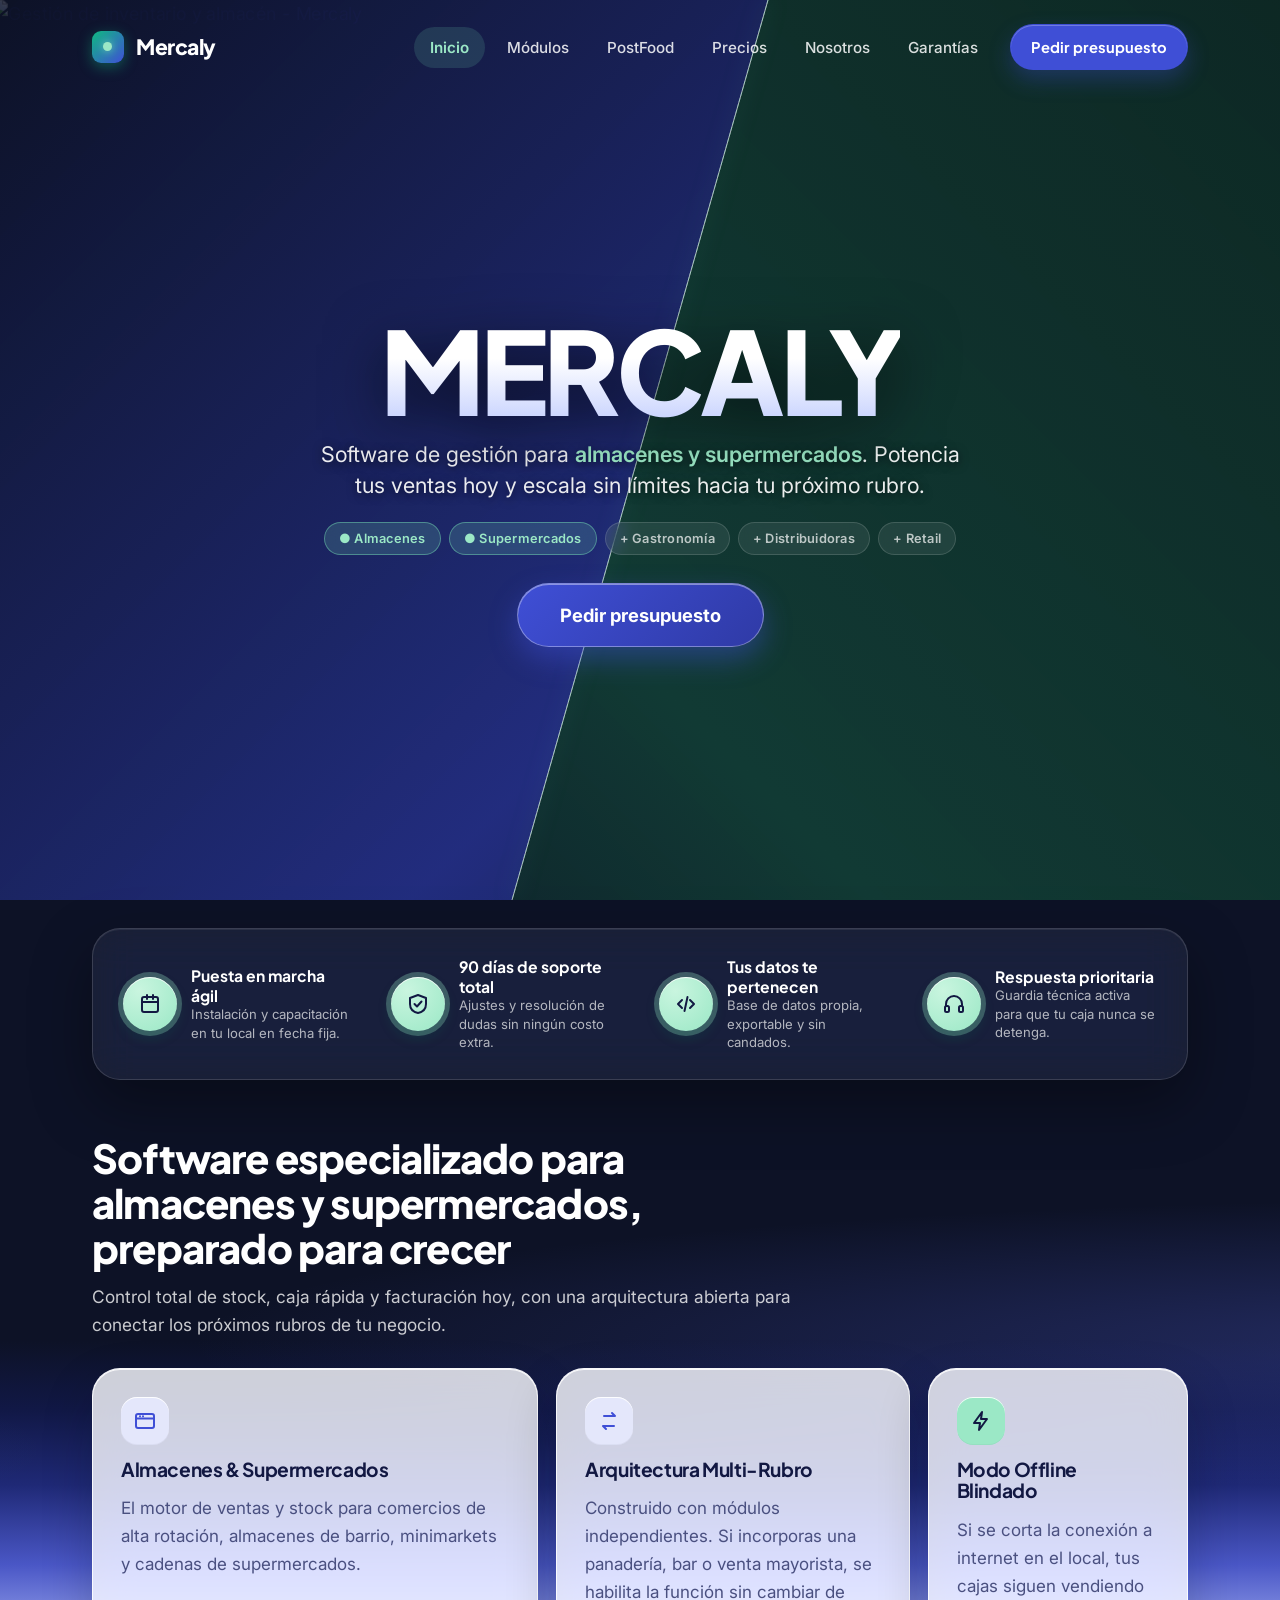
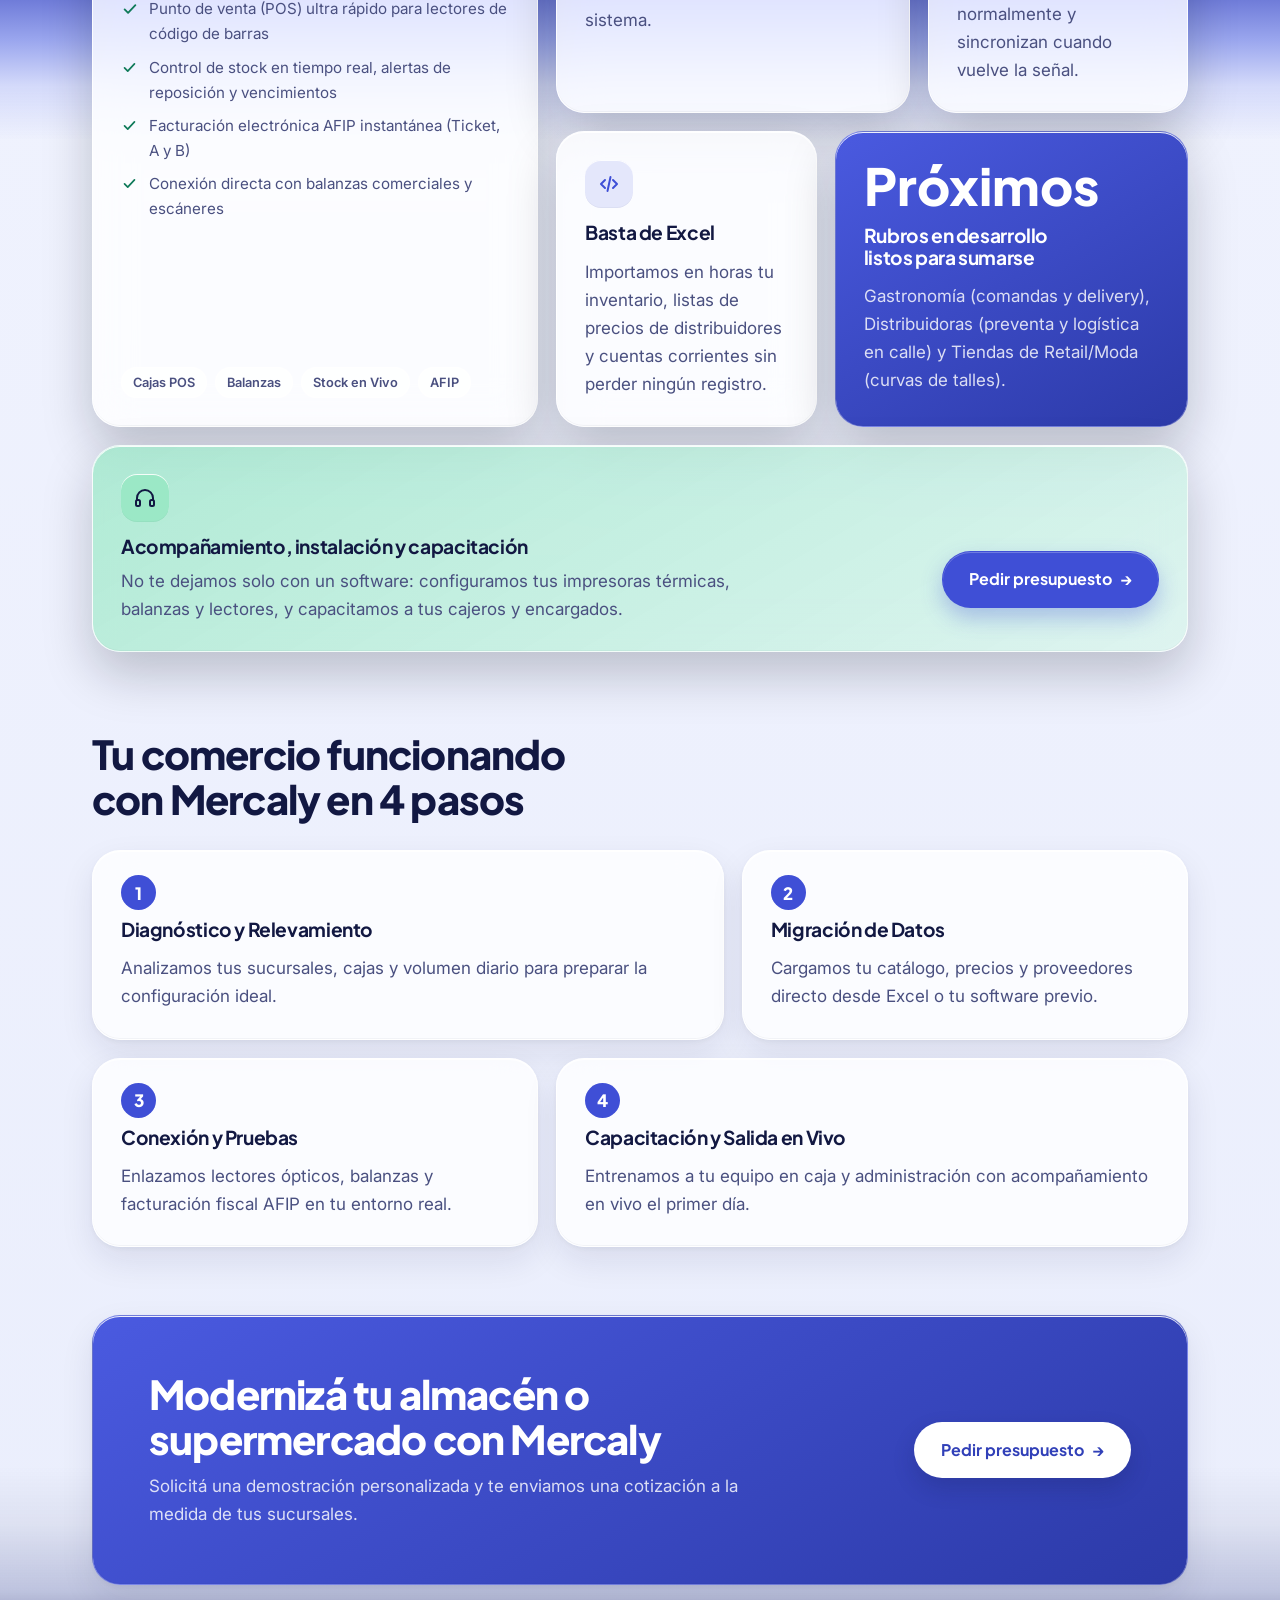
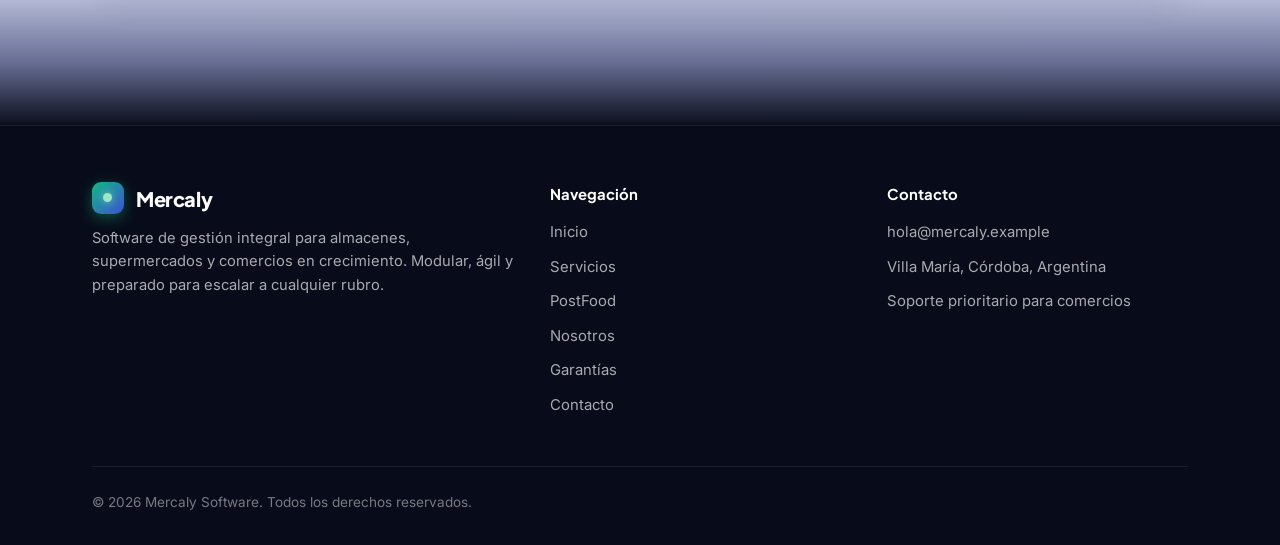
==== commit 3918a21e: "Ajustes de la web y botón para probar la demo de PostFood - Inicio: quita el cartel del ecosistema y" ====
--- a/index.html
+++ b/index.html
@@ -253,10 +253,6 @@
     </svg>
 
     <div class="hero-split__center">
-      <div class="hero-split__badge">
-        <span class="hero-split__badge-dot"></span>
-        <span>Ecosistema de Software Modular</span>
-      </div>
       <h1 class="hero-split__title">MERCALY</h1>
       <p class="hero-split__tagline">
         Software de gestión para <strong>almacenes y supermercados</strong>. Potencia tus ventas hoy y escala sin límites hacia tu próximo rubro.
@@ -330,7 +326,6 @@
   <div class="bento-grid">
     <article class="card glass col-5 row-2" id="service-almacen-supermercado">
       <span class="icon-badge"><span class="icon icon-web" aria-hidden="true"></span></span>
-      <div class="pill-status"><span class="pill-status__dot"></span>Módulo Activo</div>
       <h3>Almacenes & Supermercados</h3>
       <p class="card__text">El motor de ventas y stock para comercios de alta rotación, almacenes de barrio, minimarkets y cadenas de supermercados.</p>
       <ul class="service__list">
@@ -434,7 +429,7 @@
     <div class="site-footer__column">
       <p class="site-footer__title">Contacto</p>
       <span>hola@mercaly.example</span>
-      <span>Buenos Aires, Argentina</span>
+      <span>Villa María, Córdoba,  Argentina</span>
       <span>Soporte prioritario para comercios</span>
     </div>
     <p class="site-footer__legal">© 2026 Mercaly Software. Todos los derechos reservados.</p>
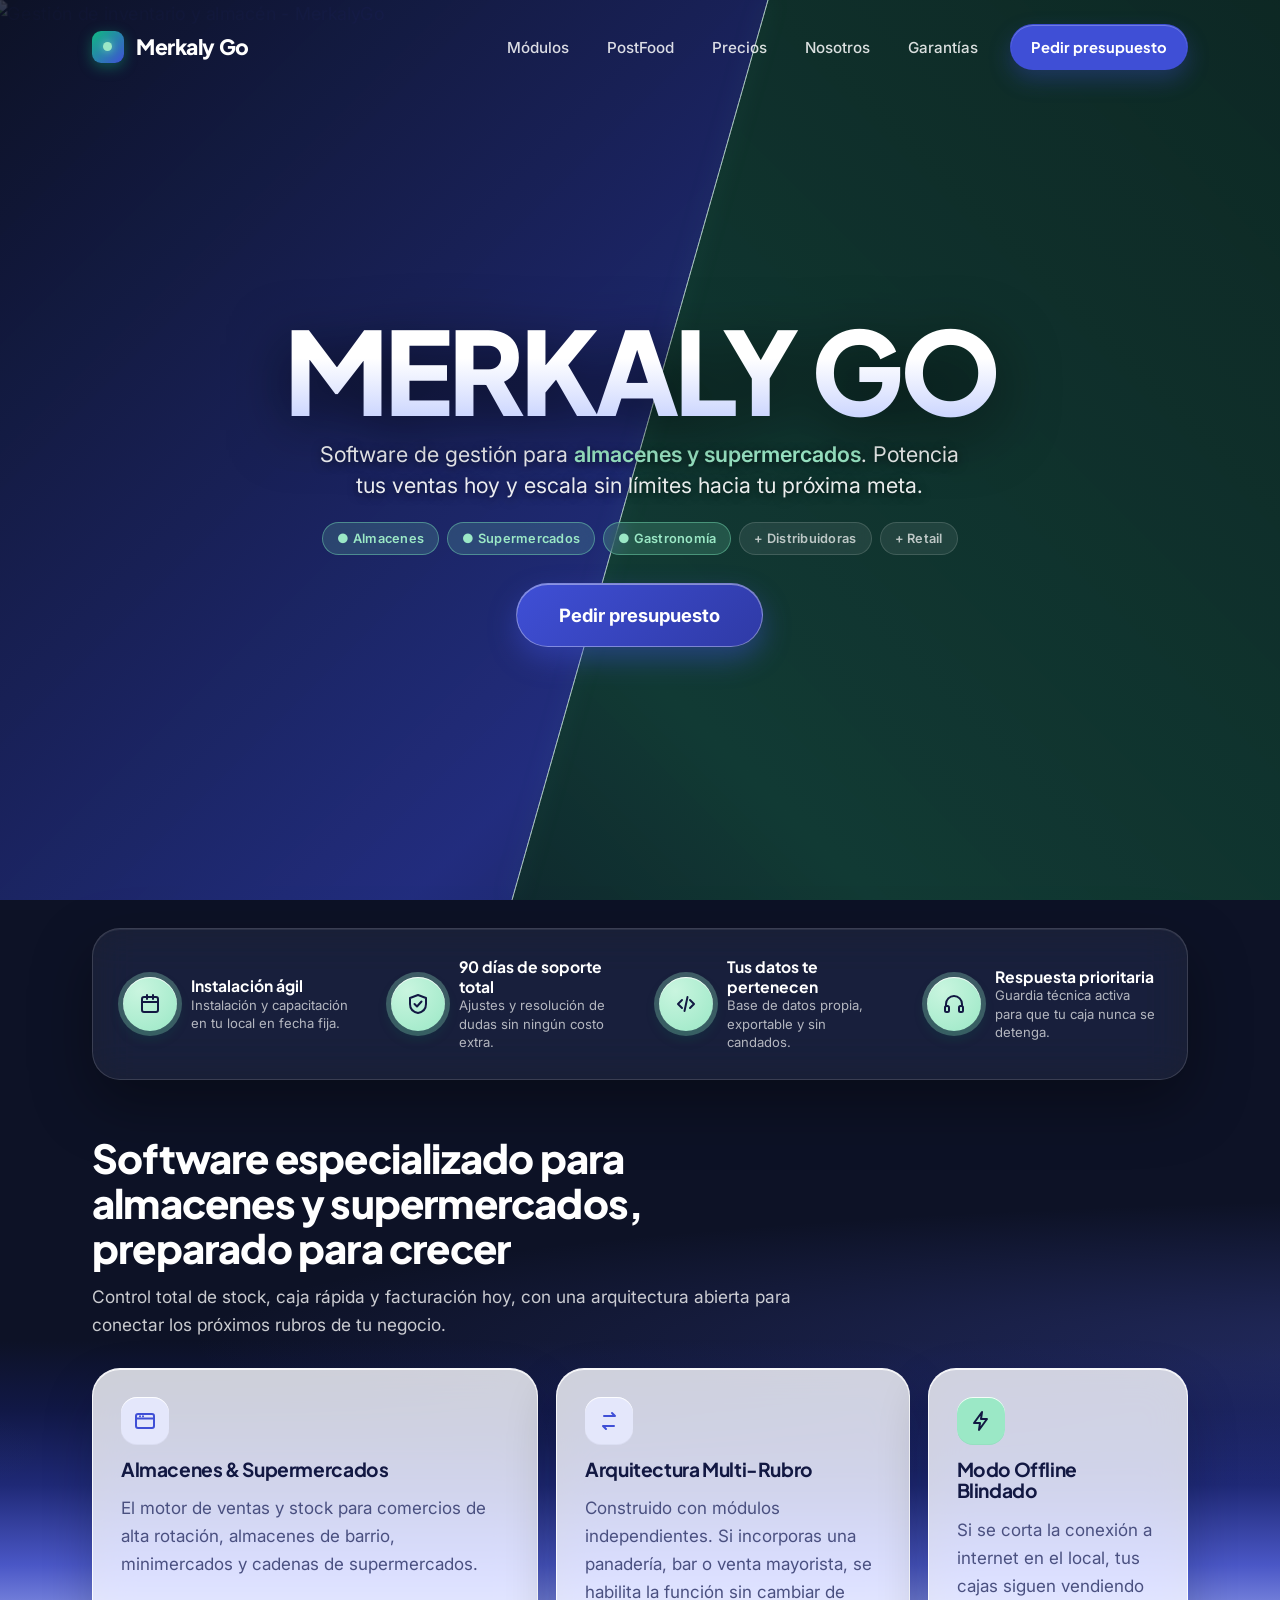
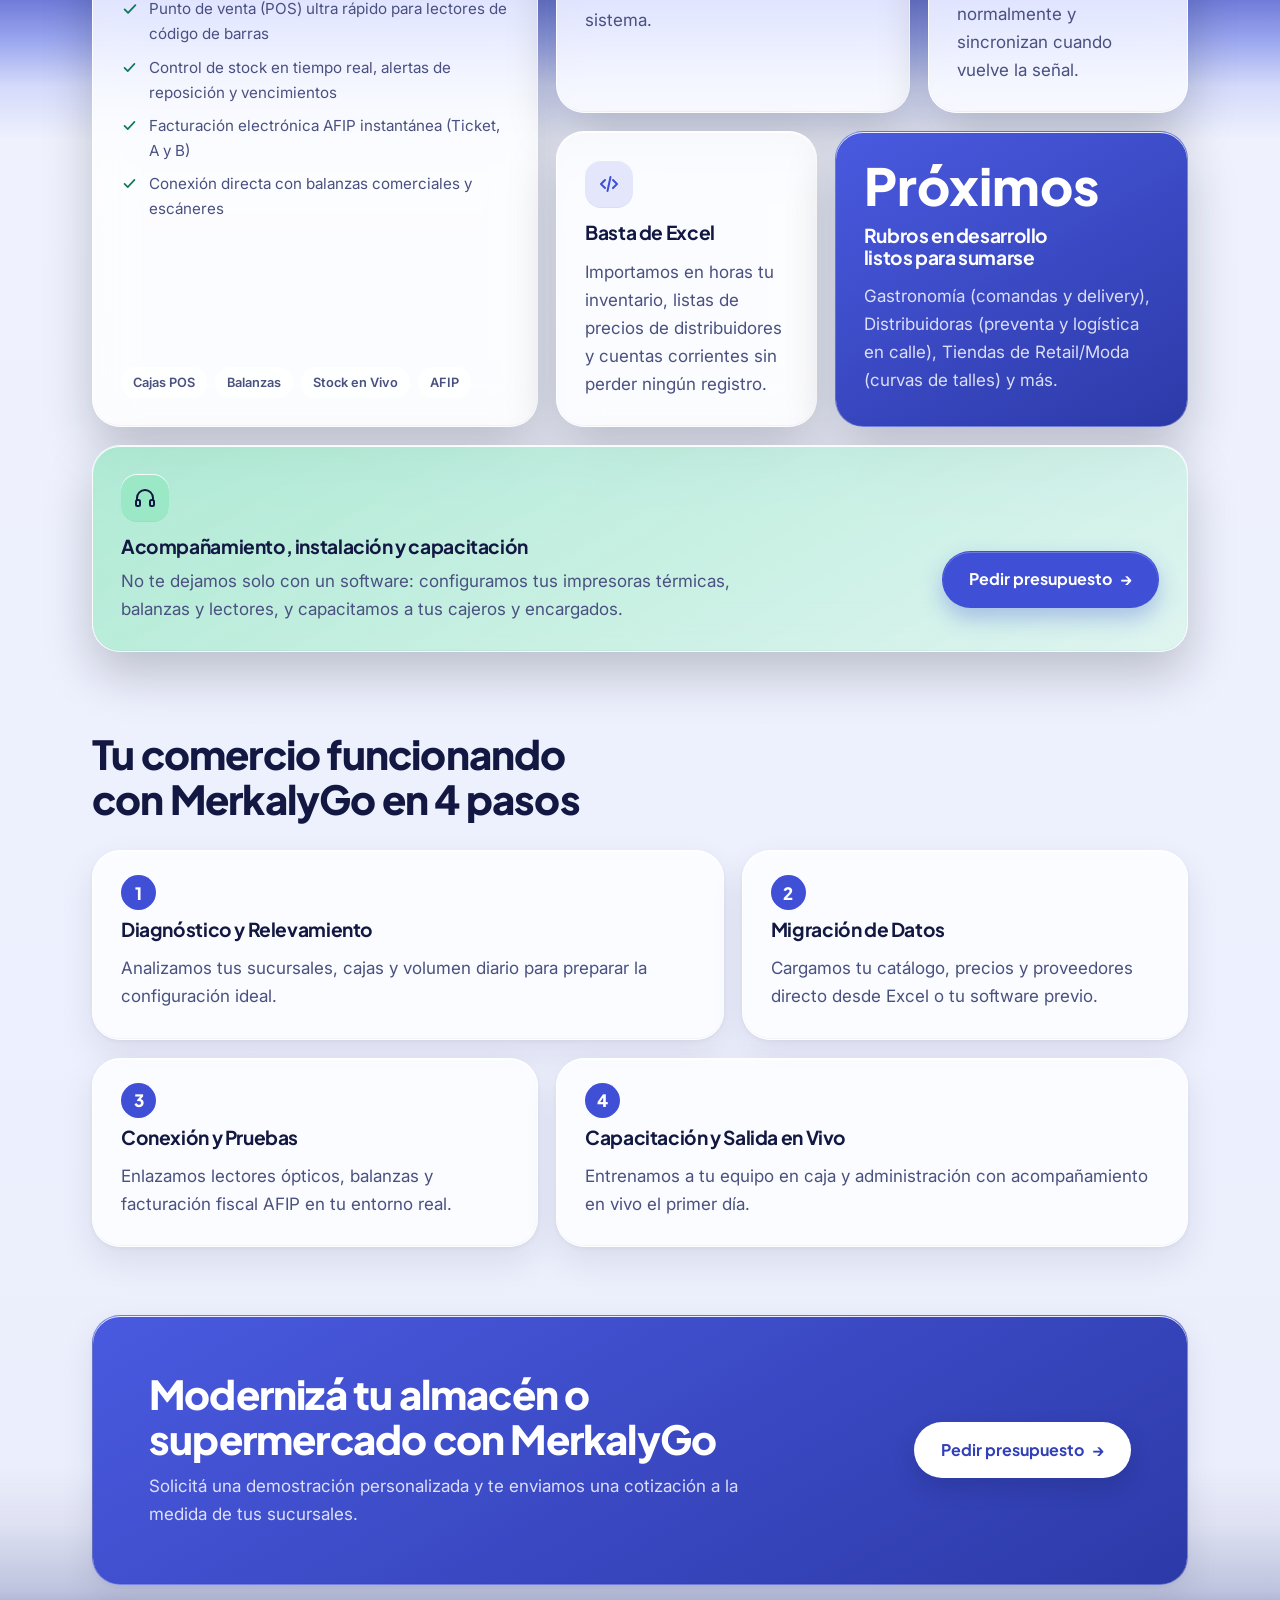
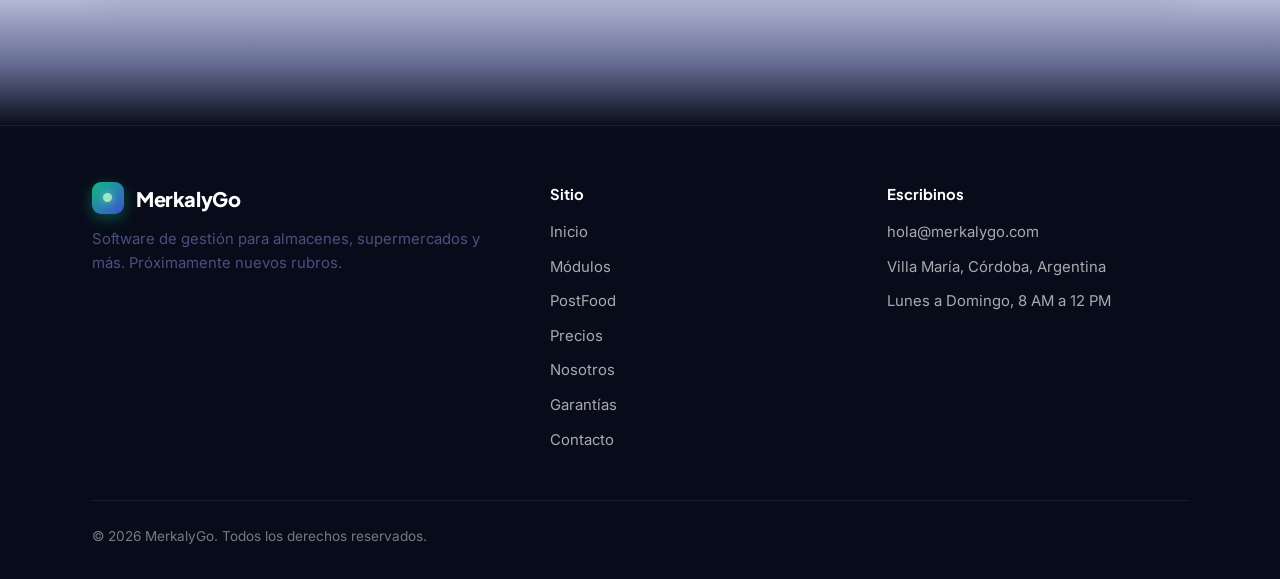
==== commit b50f6ac6: "Cambios" ====
--- a/index.html
+++ b/index.html
@@ -5,8 +5,8 @@
   <meta name="viewport" content="width=device-width, initial-scale=1, viewport-fit=cover">
 
   <!-- SEO -->
-  <title>Mercaly | Software de Gestión para Almacenes y Supermercados</title>
-  <meta name="description" content="Mercaly: software de gestión integral para almacenes, supermercados y comercios. Control de stock en tiempo real, punto de venta ágil, facturación electrónica y preparado para múltiples rubros.">
+  <title>MerkalyGo | Software de Gestión para Almacenes y Supermercados</title>
+  <meta name="description" content="MerkalyGo: software de gestión integral para almacenes, supermercados y comercios. Control de stock en tiempo real, punto de venta ágil, facturación electrónica y preparado para múltiples rubros.">
   <meta name="robots" content="index, follow, max-image-preview:large, max-snippet:-1, max-video-preview:-1">
   <link rel="canonical" href="https://farosoftware.example/">
   <link rel="alternate" hreflang="es-AR" href="https://farosoftware.example/">
@@ -19,19 +19,19 @@
 
   <!-- Open Graph and Twitter -->
   <meta property="og:type" content="website">
-  <meta property="og:site_name" content="Mercaly">
+  <meta property="og:site_name" content="MerkalyGo">
   <meta property="og:locale" content="es_AR">
-  <meta property="og:title" content="Mercaly | Software de Gestión para Almacenes y Supermercados">
-  <meta property="og:description" content="Mercaly: software de gestión integral para almacenes, supermercados y comercios. Stock en tiempo real, punto de venta ágil, facturación electrónica y preparado para múltiples rubros.">
+  <meta property="og:title" content="MerkalyGo | Software de Gestión para Almacenes y Supermercados">
+  <meta property="og:description" content="MerkalyGo: software de gestión integral para almacenes, supermercados y comercios. Stock en tiempo real, punto de venta ágil, facturación electrónica y preparado para múltiples rubros.">
   <meta property="og:url" content="https://farosoftware.example/">
   <meta property="og:image" content="https://farosoftware.example/og-image.png">
   <meta property="og:image:type" content="image/png">
   <meta property="og:image:width" content="1200">
   <meta property="og:image:height" content="630">
-  <meta property="og:image:alt" content="Mercaly: software de gestión para almacenes y supermercados">
+  <meta property="og:image:alt" content="MerkalyGo: software de gestión para almacenes y supermercados">
   <meta name="twitter:card" content="summary_large_image">
-  <meta name="twitter:title" content="Mercaly | Software de Gestión para Almacenes y Supermercados">
-  <meta name="twitter:description" content="Mercaly: software de gestión integral para almacenes, supermercados y comercios. Stock en tiempo real, punto de venta ágil, facturación electrónica y preparado para múltiples rubros.">
+  <meta name="twitter:title" content="MerkalyGo | Software de Gestión para Almacenes y Supermercados">
+  <meta name="twitter:description" content="MerkalyGo: software de gestión integral para almacenes, supermercados y comercios. Stock en tiempo real, punto de venta ágil, facturación electrónica y preparado para múltiples rubros.">
   <meta name="twitter:image" content="https://farosoftware.example/og-image.png">
   <meta name="twitter:image:alt" content="Faro Software: software a medida, entregado en fecha y con garantía escrita">
 
@@ -206,9 +206,9 @@
 <section class="hero-viewport" id="home">
   <header class="hero-topbar" id="main-header">
     <div class="hero-topbar__inner">
-      <a class="brand" href="index.html" aria-label="Mercaly, ir al inicio">
+      <a class="brand" href="index.html" aria-label="Merkaly Go, ir al inicio">
         <span class="brand__logo" aria-hidden="true"></span>
-        <span class="brand__text">Mercaly</span>
+        <span class="brand__text">Merkaly Go</span>
       </a>
       <button class="nav-toggle" id="nav-toggle" type="button" aria-label="Abrir menú de navegación" aria-expanded="false" aria-controls="main-nav">
         <span class="nav-toggle__bar"></span>
@@ -216,7 +216,6 @@
         <span class="nav-toggle__bar"></span>
       </button>
       <nav class="nav" id="main-nav" aria-label="Principal">
-        <a class="nav__link nav__link--active" href="index.html" aria-current="page">Inicio</a>
         <a class="nav__link" href="servicios.html">Módulos</a>
         <a class="nav__link" href="postfood.html">PostFood</a>
         <a class="nav__link" href="precios.html">Precios</a>
@@ -231,14 +230,14 @@
     <!-- Mitad Izquierda (Corte diagonal): Gestión de Almacén e Inventario -->
     <div class="hero-split__side hero-split__side--left">
       <!-- Imagen de muestra 1: Almacén / Stock (reemplazable luego) -->
-      <img class="hero-split__img" src="https://images.unsplash.com/photo-1586528116311-ad8dd3c8310d?auto=format&fit=crop&w=1600&q=80" alt="Gestión de inventario y almacén - Mercaly" loading="eager">
+      <img class="hero-split__img" src="https://images.unsplash.com/photo-1586528116311-ad8dd3c8310d?auto=format&fit=crop&w=1600&q=80" alt="Gestión de inventario y almacén - MerkalyGo" loading="eager">
       <div class="hero-split__overlay hero-split__overlay--left"></div>
     </div>
 
     <!-- Mitad Derecha (Corte diagonal): Supermercados y Punto de Venta -->
     <div class="hero-split__side hero-split__side--right">
       <!-- Imagen de muestra 2: Supermercado / Cajas (reemplazable luego) -->
-      <img class="hero-split__img" src="https://images.unsplash.com/photo-1578916171728-46686eac8d58?auto=format&fit=crop&w=1600&q=80" alt="Supermercados y punto de venta - Mercaly" loading="eager">
+      <img class="hero-split__img" src="https://images.unsplash.com/photo-1578916171728-46686eac8d58?auto=format&fit=crop&w=1600&q=80" alt="Supermercados y punto de venta - MerkalyGo" loading="eager">
       <div class="hero-split__overlay hero-split__overlay--right"></div>
     </div>
 
@@ -253,14 +252,14 @@
     </svg>
 
     <div class="hero-split__center">
-      <h1 class="hero-split__title">MERCALY</h1>
+      <h1 class="hero-split__title">Merkaly Go</h1>
       <p class="hero-split__tagline">
-        Software de gestión para <strong>almacenes y supermercados</strong>. Potencia tus ventas hoy y escala sin límites hacia tu próximo rubro.
+        Software de gestión para <strong>almacenes y supermercados</strong>. Potencia tus ventas hoy y escala sin límites hacia tu próxima meta.
       </p>
       <div class="hero-split__rubros" aria-label="Rubros disponibles y futuros">
         <span class="rubro-tag rubro-tag--active">● Almacenes</span>
         <span class="rubro-tag rubro-tag--active">● Supermercados</span>
-        <span class="rubro-tag rubro-tag--soon">+ Gastronomía</span>
+        <span class="rubro-tag rubro-tag--active">● Gastronomía</span>
         <span class="rubro-tag rubro-tag--soon">+ Distribuidoras</span>
         <span class="rubro-tag rubro-tag--soon">+ Retail</span>
       </div>
@@ -273,7 +272,6 @@
 </section>
 
 <main class="content" id="main-content">
-
 <div class="strip-band">
 <section class="guarantee-strip glass" id="garantias" aria-label="Nuestras garantías">
   <div class="seal">
@@ -281,7 +279,7 @@
       <span class="icon icon-calendar" aria-hidden="true"></span>
     </span>
     <div>
-      <p class="seal__title">Puesta en marcha ágil</p>
+      <p class="seal__title">Instalación ágil</p>
       <p class="seal__detail">Instalación y capacitación en tu local en fecha fija.</p>
     </div>
   </div>
@@ -327,7 +325,7 @@
     <article class="card glass col-5 row-2" id="service-almacen-supermercado">
       <span class="icon-badge"><span class="icon icon-web" aria-hidden="true"></span></span>
       <h3>Almacenes & Supermercados</h3>
-      <p class="card__text">El motor de ventas y stock para comercios de alta rotación, almacenes de barrio, minimarkets y cadenas de supermercados.</p>
+      <p class="card__text">El motor de ventas y stock para comercios de alta rotación, almacenes de barrio, minimercados y cadenas de supermercados.</p>
       <ul class="service__list">
         <li><span class="icon icon-check" aria-hidden="true"></span><span>Punto de venta (POS) ultra rápido para lectores de código de barras</span></li>
         <li><span class="icon icon-check" aria-hidden="true"></span><span>Control de stock en tiempo real, alertas de reposición y vencimientos</span></li>
@@ -358,7 +356,7 @@
     <article class="card card--indigo glass col-4" id="rubros">
       <span class="stat__number">Próximos</span>
       <h3>Rubros en desarrollo listos para sumarse</h3>
-      <p class="card__text">Gastronomía (comandas y delivery), Distribuidoras (preventa y logística en calle) y Tiendas de Retail/Moda (curvas de talles).</p>
+      <p class="card__text">Gastronomía (comandas y delivery), Distribuidoras (preventa y logística en calle), Tiendas de Retail/Moda (curvas de talles) y más.</p>
     </article>
 
     <article class="card card--mint glass col-12" id="service-soporte">
@@ -376,7 +374,7 @@
 
 <section class="section" id="process">
   <div class="section__header">
-    <h2>Tu comercio funcionando con Mercaly en 4 pasos</h2>
+    <h2>Tu comercio funcionando con MerkalyGo en 4 pasos</h2>
   </div>
   <div class="bento-grid process">
     <article class="card glass step col-7">
@@ -400,42 +398,15 @@
 
 <section class="final-cta card--indigo glass" id="final-cta">
   <div class="final-cta__text">
-    <h2>Modernizá tu almacén o supermercado con Mercaly</h2>
+    <h2>Modernizá tu almacén o supermercado con MerkalyGo</h2>
     <p class="card__text">Solicitá una demostración personalizada y te enviamos una cotización a la medida de tus sucursales.</p>
   </div>
   <a class="button button--white" href="contacto.html">Pedir presupuesto</a>
 </section>
-
 </main>
 
-<footer class="site-footer" id="page-footer">
-  <div class="site-footer__inner">
-    <div class="site-footer__brand">
-      <a class="brand" href="index.html" aria-label="Mercaly, ir al inicio">
-        <span class="brand__logo" aria-hidden="true"></span>
-        <span class="brand__text">Mercaly</span>
-      </a>
-      <p class="site-footer__desc">Software de gestión integral para almacenes, supermercados y comercios en crecimiento. Modular, ágil y preparado para escalar a cualquier rubro.</p>
-    </div>
-    <div class="site-footer__column">
-      <p class="site-footer__title">Navegación</p>
-      <a href="index.html">Inicio</a>
-      <a href="servicios.html">Servicios</a>
-      <a href="postfood.html">PostFood</a>
-      <a href="nosotros.html">Nosotros</a>
-      <a href="garantias.html">Garantías</a>
-      <a href="contacto.html">Contacto</a>
-    </div>
-    <div class="site-footer__column">
-      <p class="site-footer__title">Contacto</p>
-      <span>hola@mercaly.example</span>
-      <span>Villa María, Córdoba,  Argentina</span>
-      <span>Soporte prioritario para comercios</span>
-    </div>
-    <p class="site-footer__legal">© 2026 Mercaly Software. Todos los derechos reservados.</p>
-  </div>
-</footer>
-
+<footer class="site-footer" id="page-footer"></footer>
+<script src="footer.js"></script>
 <script src="script.js"></script>
 </body>
-</html>
+</html>
--- a/styles.css
+++ b/styles.css
@@ -576,7 +576,7 @@
   vector-effect: non-scaling-stroke;
 }
 
-/* Center Stage: Word Mercaly & Center Content */
+/* Center Stage: Word MerkalyGo & Center Content */
 .hero-split__center {
   position: relative;
   z-index: 10;
